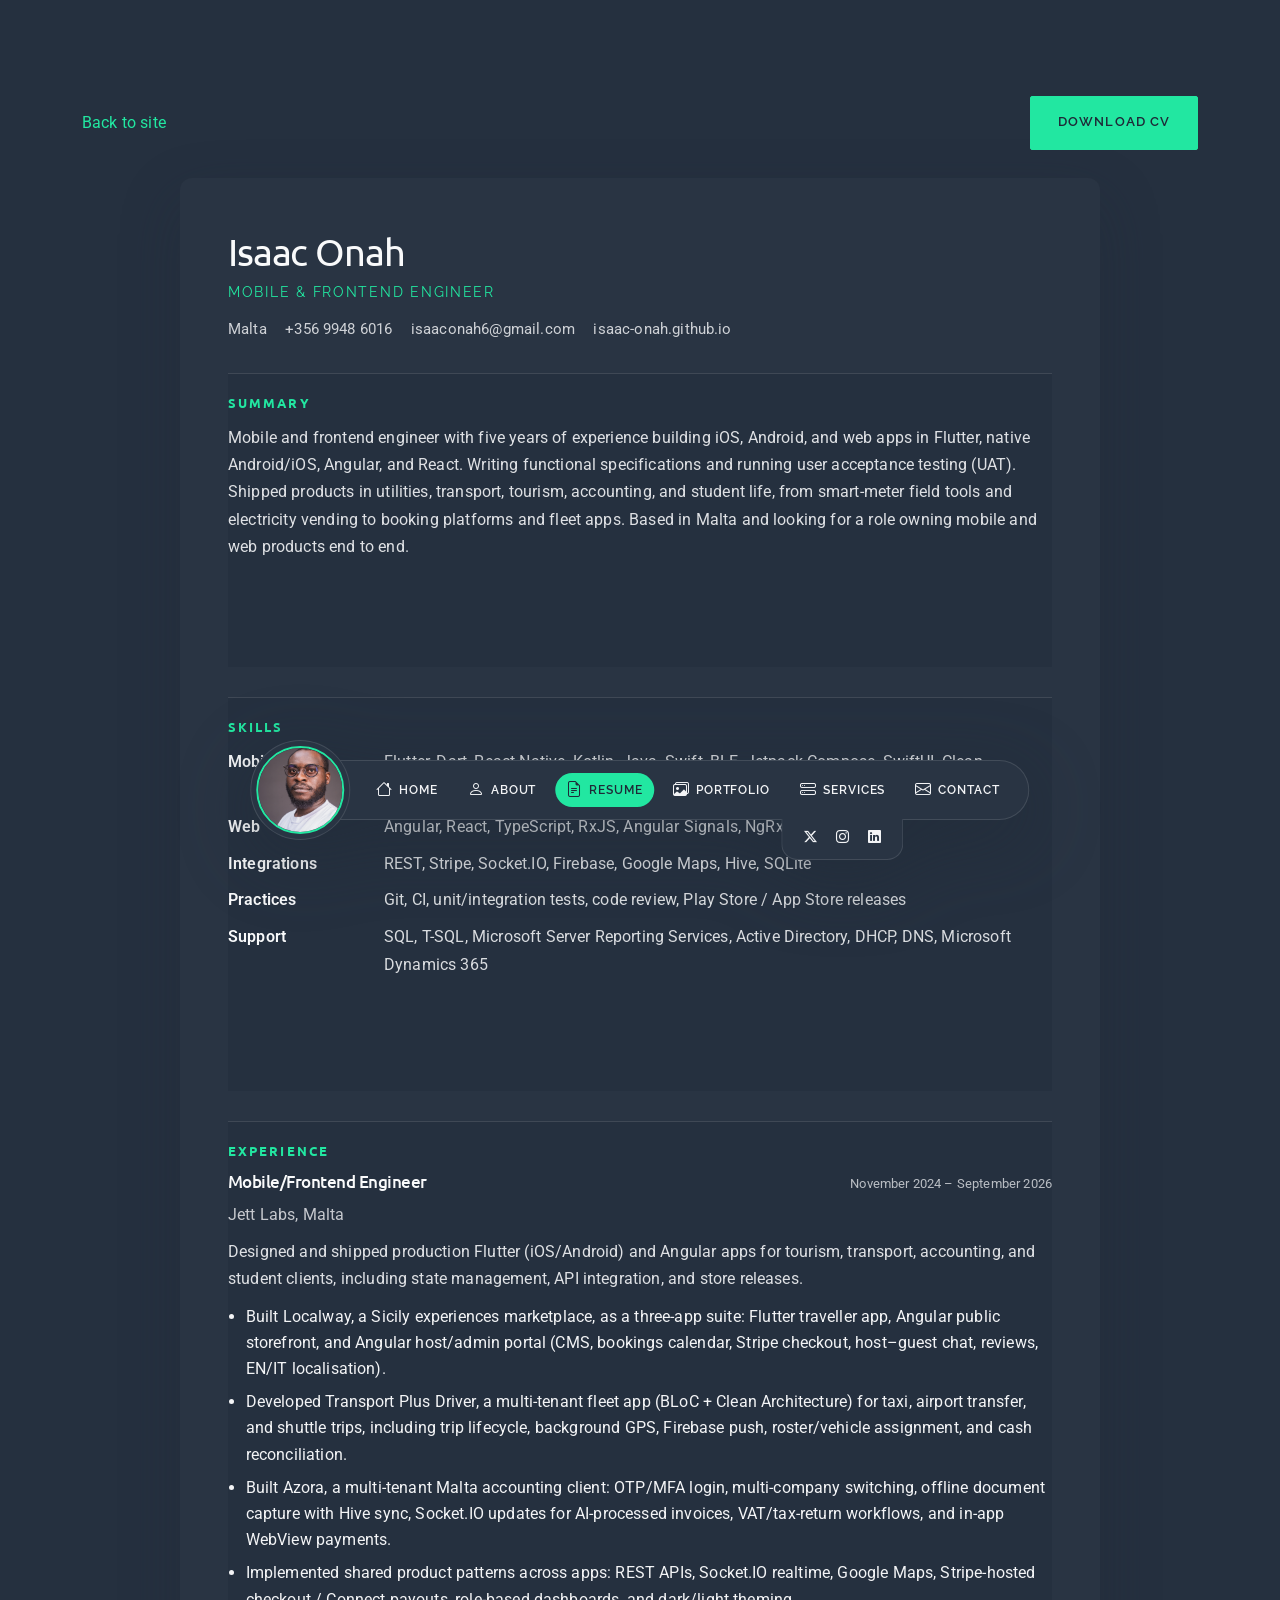
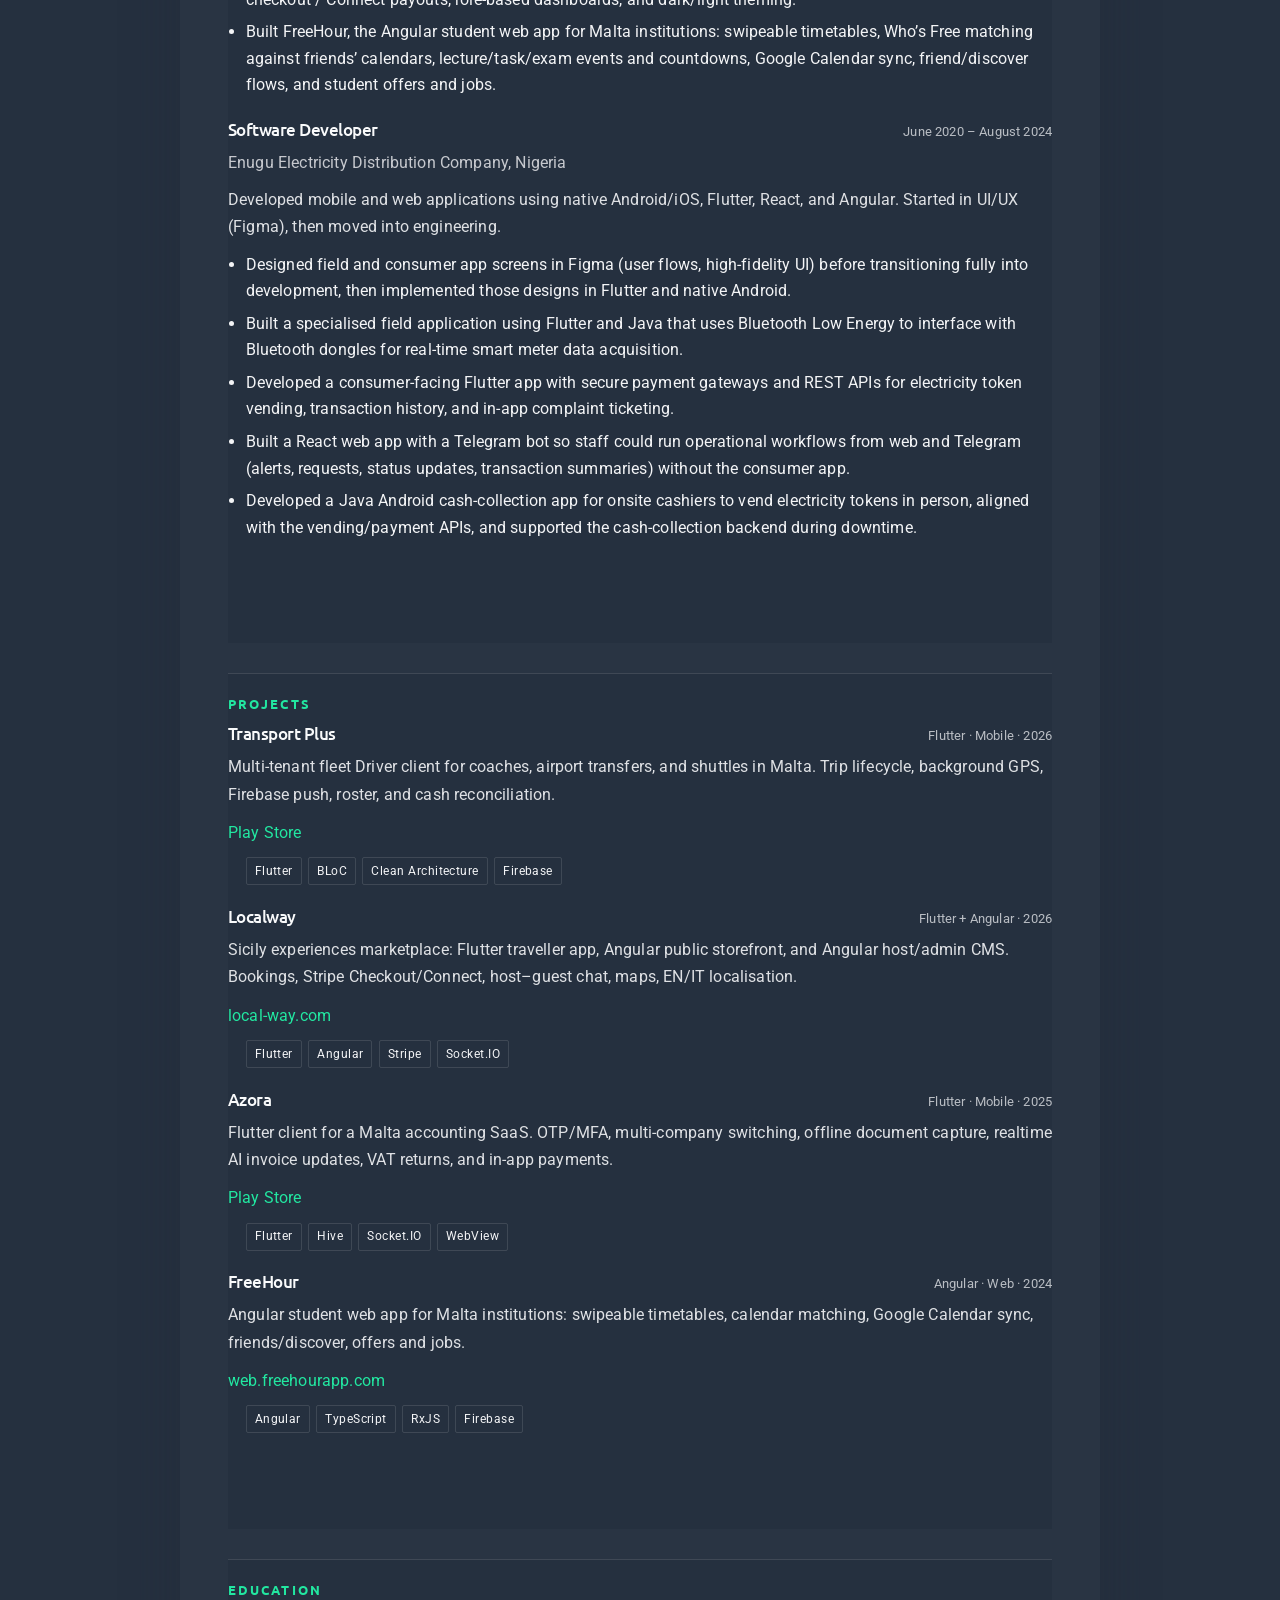
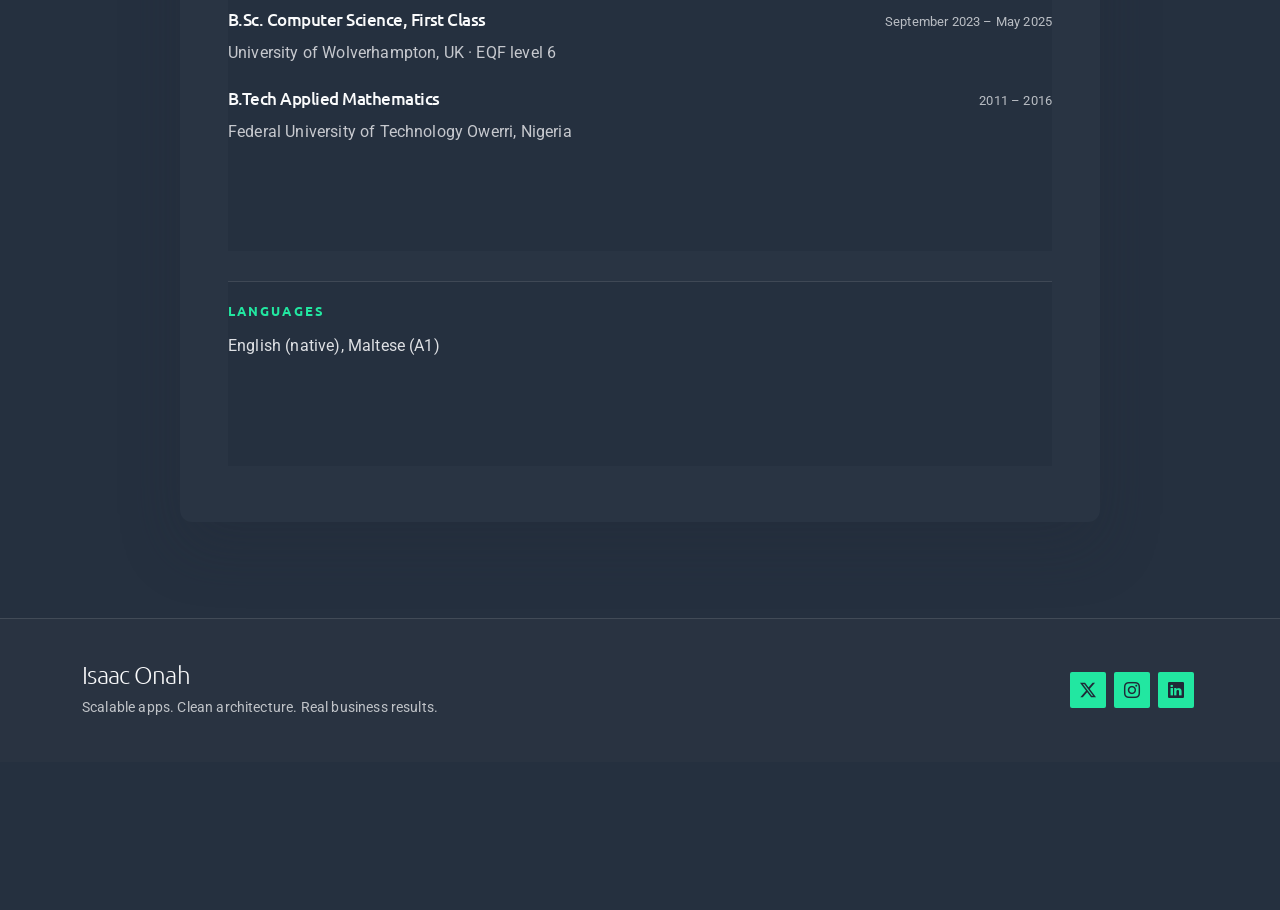
==== cv.html @ 362daf48 "more improvements" ====
<!DOCTYPE html>
<html lang="en">

<head>
  <meta charset="utf-8">
  <meta content="width=device-width, initial-scale=1.0" name="viewport">
  <title>CV | Isaac Onah</title>
  <meta name="description" content="Web CV for Isaac Onah, mobile and frontend engineer based in Malta.">
  <meta name="author" content="Isaac Onah">
  <link rel="canonical" href="https://isaac-onah.github.io/cv.html">

  <link href="assets/img/favicon.png" rel="icon">
  <link href="assets/img/apple-touch-icon.png" rel="apple-touch-icon">

  <link href="https://fonts.googleapis.com" rel="preconnect">
  <link href="https://fonts.gstatic.com" rel="preconnect" crossorigin>
  <link href="https://fonts.googleapis.com/css2?family=Roboto:ital,wght@0,100;0,300;0,400;0,500;0,700;0,900;1,100;1,300;1,400;1,500;1,700;1,900&family=Raleway:ital,wght@0,100;0,200;0,300;0,400;0,500;0,600;0,700;0,800;0,900;1,100;1,200;1,300;1,400;1,500;1,600;1,700;1,800;1,900&family=Ubuntu:ital,wght@0,300;0,400;0,500;0,700;1,300;1,400;1,500;1,700&display=swap" rel="stylesheet">

  <link href="assets/vendor/bootstrap/css/bootstrap.min.css" rel="stylesheet">
  <link href="assets/vendor/bootstrap-icons/bootstrap-icons.css" rel="stylesheet">
  <link href="assets/vendor/aos/aos.css" rel="stylesheet">
  <link href="assets/css/main.css" rel="stylesheet">
</head>

<body class="cv-page">

  <header id="header" class="header">
    <div class="nav-dock">
      <a href="index.html#hero" class="nav-emblem" aria-label="Isaac Onah, Home">
        <img src="assets/img/profile/profile-square-14.webp" alt="Isaac Onah">
      </a>

      <div class="nav-shell">
        <nav id="navmenu" class="navmenu">
          <ul>
            <li><a href="index.html#hero"><i class="bi bi-house navicon"></i><span class="nav-label">Home</span></a></li>
            <li><a href="index.html#about"><i class="bi bi-person navicon"></i><span class="nav-label">About</span></a></li>
            <li><a href="index.html#resume" class="active"><i class="bi bi-file-earmark-text navicon"></i><span class="nav-label">Resume</span></a></li>
            <li><a href="index.html#portfolio"><i class="bi bi-images navicon"></i><span class="nav-label">Portfolio</span></a></li>
            <li class="nav-has-socials">
              <a href="index.html#services"><i class="bi bi-hdd-stack navicon"></i><span class="nav-label">Services</span></a>
              <div class="nav-socials">
                <a href="https://x.com/isaacoonah" class="twitter" aria-label="X"><i class="bi bi-twitter-x"></i></a>
                <a href="https://www.instagram.com/aiyzihk" class="instagram" aria-label="Instagram"><i class="bi bi-instagram"></i></a>
                <a href="https://www.linkedin.com/in/isaaconah" class="linkedin" aria-label="LinkedIn"><i class="bi bi-linkedin"></i></a>
              </div>
            </li>
            <li><a href="index.html#contact"><i class="bi bi-envelope navicon"></i><span class="nav-label">Contact</span></a></li>
          </ul>
        </nav>
      </div>
    </div>
  </header>

  <main class="main">
    <section class="section">
      <div class="container">
        <div class="cv-toolbar">
          <a href="index.html#resume">Back to site</a>
          <div class="cv-actions">
            <a href="assets/pdf/IsaacOnah_RESUME.pdf" class="btn-primary" download="IsaacOnah_RESUME.pdf">Download CV</a>
          </div>
        </div>

        <article class="cv-sheet">
          <header class="cv-identity">
            <h1>Isaac Onah</h1>
            <p class="cv-role">Mobile &amp; Frontend Engineer</p>
            <ul class="cv-meta">
              <li>Malta</li>
              <li><a href="tel:+35699486016">+356 9948 6016</a></li>
              <li><a href="mailto:isaaconah6@gmail.com">isaaconah6@gmail.com</a></li>
              <li><a href="https://isaac-onah.github.io/">isaac-onah.github.io</a></li>
            </ul>
          </header>

          <section class="cv-section">
            <h2>Summary</h2>
            <p>Mobile and frontend engineer with five years of experience building iOS, Android, and web apps in Flutter, native Android/iOS, Angular, and React. Writing functional specifications and running user acceptance testing (UAT). Shipped products in utilities, transport, tourism, accounting, and student life, from smart-meter field tools and electricity vending to booking platforms and fleet apps. Based in Malta and looking for a role owning mobile and web products end to end.</p>
          </section>

          <section class="cv-section">
            <h2>Skills</h2>
            <dl class="cv-skill-grid">
              <dt>Mobile</dt>
              <dd>Flutter, Dart, React Native, Kotlin, Java, Swift, BLE, Jetpack Compose, SwiftUI, Clean Architecture, BLoC, GetX, Provider, RxDart</dd>
              <dt>Web</dt>
              <dd>Angular, React, TypeScript, RxJS, Angular Signals, NgRx, Redux, Tailwind</dd>
              <dt>Integrations</dt>
              <dd>REST, Stripe, Socket.IO, Firebase, Google Maps, Hive, SQLite</dd>
              <dt>Practices</dt>
              <dd>Git, CI, unit/integration tests, code review, Play Store / App Store releases</dd>
              <dt>Support</dt>
              <dd>SQL, T-SQL, Microsoft Server Reporting Services, Active Directory, DHCP, DNS, Microsoft Dynamics 365</dd>
            </dl>
          </section>

          <section class="cv-section">
            <h2>Experience</h2>

            <article class="cv-job">
              <div class="cv-job-head">
                <h3>Mobile/Frontend Engineer</h3>
                <span class="cv-when">November 2024 – September 2026</span>
              </div>
              <span class="cv-org">Jett Labs, Malta</span>
              <p>Designed and shipped production Flutter (iOS/Android) and Angular apps for tourism, transport, accounting, and student clients, including state management, API integration, and store releases.</p>
              <ul>
                <li>Built Localway, a Sicily experiences marketplace, as a three-app suite: Flutter traveller app, Angular public storefront, and Angular host/admin portal (CMS, bookings calendar, Stripe checkout, host–guest chat, reviews, EN/IT localisation).</li>
                <li>Developed Transport Plus Driver, a multi-tenant fleet app (BLoC + Clean Architecture) for taxi, airport transfer, and shuttle trips, including trip lifecycle, background GPS, Firebase push, roster/vehicle assignment, and cash reconciliation.</li>
                <li>Built Azora, a multi-tenant Malta accounting client: OTP/MFA login, multi-company switching, offline document capture with Hive sync, Socket.IO updates for AI-processed invoices, VAT/tax-return workflows, and in-app WebView payments.</li>
                <li>Implemented shared product patterns across apps: REST APIs, Socket.IO realtime, Google Maps, Stripe-hosted checkout / Connect payouts, role-based dashboards, and dark/light theming.</li>
                <li>Built FreeHour, the Angular student web app for Malta institutions: swipeable timetables, Who’s Free matching against friends’ calendars, lecture/task/exam events and countdowns, Google Calendar sync, friend/discover flows, and student offers and jobs.</li>
              </ul>
            </article>

            <article class="cv-job">
              <div class="cv-job-head">
                <h3>Software Developer</h3>
                <span class="cv-when">June 2020 – August 2024</span>
              </div>
              <span class="cv-org">Enugu Electricity Distribution Company, Nigeria</span>
              <p>Developed mobile and web applications using native Android/iOS, Flutter, React, and Angular. Started in UI/UX (Figma), then moved into engineering.</p>
              <ul>
                <li>Designed field and consumer app screens in Figma (user flows, high-fidelity UI) before transitioning fully into development, then implemented those designs in Flutter and native Android.</li>
                <li>Built a specialised field application using Flutter and Java that uses Bluetooth Low Energy to interface with Bluetooth dongles for real-time smart meter data acquisition.</li>
                <li>Developed a consumer-facing Flutter app with secure payment gateways and REST APIs for electricity token vending, transaction history, and in-app complaint ticketing.</li>
                <li>Built a React web app with a Telegram bot so staff could run operational workflows from web and Telegram (alerts, requests, status updates, transaction summaries) without the consumer app.</li>
                <li>Developed a Java Android cash-collection app for onsite cashiers to vend electricity tokens in person, aligned with the vending/payment APIs, and supported the cash-collection backend during downtime.</li>
              </ul>
            </article>
          </section>

          <section class="cv-section">
            <h2>Projects</h2>

            <article class="cv-project">
              <div class="cv-project-head">
                <h3>Transport Plus</h3>
                <span class="cv-when">Flutter · Mobile · 2026</span>
              </div>
              <p>Multi-tenant fleet Driver client for coaches, airport transfers, and shuttles in Malta. Trip lifecycle, background GPS, Firebase push, roster, and cash reconciliation.</p>
              <p><a href="https://play.google.com/store/apps/details?id=io.transportplus.driver">Play Store</a></p>
              <ul class="cv-tags">
                <li>Flutter</li>
                <li>BLoC</li>
                <li>Clean Architecture</li>
                <li>Firebase</li>
              </ul>
            </article>

            <article class="cv-project">
              <div class="cv-project-head">
                <h3>Localway</h3>
                <span class="cv-when">Flutter + Angular · 2026</span>
              </div>
              <p>Sicily experiences marketplace: Flutter traveller app, Angular public storefront, and Angular host/admin CMS. Bookings, Stripe Checkout/Connect, host–guest chat, maps, EN/IT localisation.</p>
              <p><a href="https://local-way.com/">local-way.com</a></p>
              <ul class="cv-tags">
                <li>Flutter</li>
                <li>Angular</li>
                <li>Stripe</li>
                <li>Socket.IO</li>
              </ul>
            </article>

            <article class="cv-project">
              <div class="cv-project-head">
                <h3>Azora</h3>
                <span class="cv-when">Flutter · Mobile · 2025</span>
              </div>
              <p>Flutter client for a Malta accounting SaaS. OTP/MFA, multi-company switching, offline document capture, realtime AI invoice updates, VAT returns, and in-app payments.</p>
              <p><a href="https://play.google.com/store/apps/details?id=mt.azora.app">Play Store</a></p>
              <ul class="cv-tags">
                <li>Flutter</li>
                <li>Hive</li>
                <li>Socket.IO</li>
                <li>WebView</li>
              </ul>
            </article>

            <article class="cv-project">
              <div class="cv-project-head">
                <h3>FreeHour</h3>
                <span class="cv-when">Angular · Web · 2024</span>
              </div>
              <p>Angular student web app for Malta institutions: swipeable timetables, calendar matching, Google Calendar sync, friends/discover, offers and jobs.</p>
              <p><a href="https://web.freehourapp.com">web.freehourapp.com</a></p>
              <ul class="cv-tags">
                <li>Angular</li>
                <li>TypeScript</li>
                <li>RxJS</li>
                <li>Firebase</li>
              </ul>
            </article>
          </section>

          <section class="cv-section">
            <h2>Education</h2>
            <article class="cv-edu">
              <div class="cv-edu-head">
                <h3>B.Sc. Computer Science, First Class</h3>
                <span class="cv-when">September 2023 – May 2025</span>
              </div>
              <span class="cv-org">University of Wolverhampton, UK · EQF level 6</span>
            </article>
            <article class="cv-edu">
              <div class="cv-edu-head">
                <h3>B.Tech Applied Mathematics</h3>
                <span class="cv-when">2011 – 2016</span>
              </div>
              <span class="cv-org">Federal University of Technology Owerri, Nigeria</span>
            </article>
          </section>

          <section class="cv-section">
            <h2>Languages</h2>
            <p>English (native), Maltese (A1)</p>
          </section>
        </article>
      </div>
    </section>
  </main>

  <footer id="footer" class="footer light-background">
    <div class="container">
      <div class="row align-items-center gy-3 footer-inner">
        <div class="col-lg-6 text-lg-start text-center">
          <h3 class="sitename">Isaac Onah</h3>
          <p>Scalable apps. Clean architecture. Real business results.</p>
        </div>
        <div class="col-lg-6">
          <div class="social-links d-flex justify-content-center justify-content-lg-end">
            <a href="https://x.com/isaacoonah" aria-label="X"><i class="bi bi-twitter-x"></i></a>
            <a href="https://www.instagram.com/aiyzihk" aria-label="Instagram"><i class="bi bi-instagram"></i></a>
            <a href="https://www.linkedin.com/in/isaaconah" aria-label="LinkedIn"><i class="bi bi-linkedin"></i></a>
          </div>
        </div>
      </div>
    </div>
  </footer>

  <a href="#" id="scroll-top" class="scroll-top d-flex align-items-center justify-content-center"><i class="bi bi-arrow-up-short"></i></a>
  <div id="preloader"></div>

  <script src="assets/vendor/bootstrap/js/bootstrap.bundle.min.js"></script>
  <script src="assets/vendor/aos/aos.js"></script>
  <script src="assets/js/main.js"></script>
</body>

</html>
---- assets/css/main.css ----
/*--------------------------------------------------------------
# Font & Color Variables
--------------------------------------------------------------*/
/* Fonts */
:root {
  --default-font: "Roboto",  system-ui, -apple-system, "Segoe UI", Roboto, "Helvetica Neue", Arial, "Noto Sans", "Liberation Sans", sans-serif, "Apple Color Emoji", "Segoe UI Emoji", "Segoe UI Symbol", "Noto Color Emoji";
  --heading-font: "Ubuntu",  sans-serif;
  --nav-font: "Raleway",  sans-serif;
}

/* Global Colors - The following color variables are used throughout the website. Updating them here will change the color scheme of the entire website */
:root { 
  --background-color: #25303f; /* Background color for the entire website, including individual sections */
  --default-color: #f3f4f6; /* Default color used for the majority of the text content across the entire website */
  --heading-color: #f9fafb; /* Color for headings, subheadings and title throughout the website */
  --accent-color: #22e7a1; /* Accent color that represents your brand on the website. It's used for buttons, links, and other elements that need to stand out */
  --surface-color: #293443; /* The surface color is used as a background of boxed elements within sections, such as cards, icon boxes, or other elements that require a visual separation from the global background. */
  --contrast-color: #1f2937; /* Contrast color for text, ensuring readability against backgrounds of accent, heading, or default colors. */
}

/* Nav Menu Colors - The following color variables are used specifically for the navigation menu. They are separate from the global colors to allow for more customization options */
:root {
  --nav-color: #f3f4f6;  /* The default color of the main navmenu links */
  --nav-hover-color: #22e7a1; /* Applied to main navmenu links when they are hovered over or active */
  --nav-mobile-background-color: #38485f; /* Used as the background color for mobile navigation menu */
  --nav-dropdown-background-color: #38485f; /* Used as the background color for dropdown items that appear when hovering over primary navigation items */
  --nav-dropdown-color: #f3f4f6; /* Used for navigation links of the dropdown items in the navigation menu. */
  --nav-dropdown-hover-color: #22e7a1; /* Similar to --nav-hover-color, this color is applied to dropdown navigation links when they are hovered over. */
}

/* Color Presets - These classes override global colors when applied to any section or element, providing reuse of the sam color scheme. */

.light-background {
  --background-color: #293341;
  --surface-color: #4b607f;
}

.dark-background {
  --background-color: #1c2737;
  --default-color: #ffffff;
  --heading-color: #ffffff;
  --surface-color: #151f2b;
  --contrast-color: #ffffff;
}

/* Smooth scroll */
:root {
  scroll-behavior: smooth;
}

/*--------------------------------------------------------------
# General Styling & Shared Classes
--------------------------------------------------------------*/
body {
  color: var(--default-color);
  background-color: var(--background-color);
  font-family: var(--default-font);
}

a {
  color: var(--accent-color);
  text-decoration: none;
  transition: 0.3s;
}

a:hover {
  color: color-mix(in srgb, var(--accent-color), transparent 25%);
  text-decoration: none;
}

h1,
h2,
h3,
h4,
h5,
h6 {
  color: var(--heading-color);
  font-family: var(--heading-font);
}

/* PHP Email Form Messages
------------------------------*/
.php-email-form .error-message {
  display: none;
  background: #df1529;
  color: #ffffff;
  text-align: left;
  padding: 15px;
  margin-bottom: 24px;
  font-weight: 600;
}

.php-email-form .sent-message {
  display: none;
  color: #ffffff;
  background: #059652;
  text-align: center;
  padding: 15px;
  margin-bottom: 24px;
  font-weight: 600;
}

.php-email-form .loading {
  display: none;
  background: var(--surface-color);
  text-align: center;
  padding: 15px;
  margin-bottom: 24px;
}

.php-email-form .loading:before {
  content: "";
  display: inline-block;
  border-radius: 50%;
  width: 24px;
  height: 24px;
  margin: 0 10px -6px 0;
  border: 3px solid var(--accent-color);
  border-top-color: var(--surface-color);
  animation: php-email-form-loading 1s linear infinite;
}

@keyframes php-email-form-loading {
  0% {
    transform: rotate(0deg);
  }

  100% {
    transform: rotate(360deg);
  }
}

/*--------------------------------------------------------------
# Global Header
--------------------------------------------------------------*/
/*--------------------------------------------------------------
# Global Header — fused bottom dock
--------------------------------------------------------------*/
:root {
  --dock-pill-h: 60px;
  --dock-emblem: 100px;
  --dock-overlap: 46px;
}

.header {
  --dock-fill: var(--surface-color);
  --dock-stroke: color-mix(in srgb, var(--default-color), transparent 88%);
  color: var(--default-color);
  background: transparent;
  position: fixed;
  left: 50%;
  bottom: 22px;
  top: auto;
  right: auto;
  width: max-content;
  max-width: calc(100vw - 20px);
  height: auto;
  padding: 0;
  margin: 0;
  transform: translateX(-50%);
  overflow: visible;
  z-index: 997;
}

.header .nav-dock {
  display: flex;
  align-items: center;
  position: relative;
  overflow: visible;
  padding-bottom: 38px;
  filter: drop-shadow(0 18px 36px color-mix(in srgb, var(--contrast-color), transparent 52%));
}

.header .nav-emblem {
  position: relative;
  z-index: 3;
  flex-shrink: 0;
  width: var(--dock-emblem);
  height: var(--dock-emblem);
  margin-right: calc(var(--dock-overlap) * -1);
  padding: 5px;
  border-radius: 50%;
  background: var(--dock-fill);
  border: 1px solid var(--dock-stroke);
  display: block;
}

.header .nav-emblem img {
  width: 100%;
  height: 100%;
  object-fit: cover;
  border-radius: 50%;
  display: block;
  border: 2px solid var(--accent-color);
  margin: 0;
  max-width: none;
}

.header .nav-shell {
  position: relative;
  z-index: 1;
}

.header .navmenu {
  height: var(--dock-pill-h);
  padding: 0 18px 0 calc(var(--dock-overlap) + 14px);
  background: var(--dock-fill);
  border: 1px solid var(--dock-stroke);
  border-radius: 999px;
  display: flex;
  align-items: center;
}

.navmenu li.nav-has-socials {
  position: relative;
}

.header .nav-socials {
  position: absolute;
  top: calc(50% + (var(--dock-pill-h) / 2) - 1px);
  left: 50%;
  right: auto;
  transform: translateX(-50%);
  display: flex;
  align-items: center;
  justify-content: center;
  gap: 4px;
  padding: 5px 14px 7px;
  background: var(--dock-fill);
  border: 1px solid var(--dock-stroke);
  border-top: 0;
  border-radius: 0 0 16px 16px;
  z-index: 2;
}

.header .nav-socials a {
  width: 28px;
  height: 28px;
  padding: 0;
  font-size: 13px;
  letter-spacing: 0;
  text-transform: none;
  display: inline-flex;
  align-items: center;
  justify-content: center;
  color: var(--default-color);
  border-radius: 50%;
  background: transparent;
  margin: 0;
  transition: color 0.25s var(--ease, ease), background 0.25s var(--ease, ease);
}

.header .nav-socials a:hover {
  color: var(--contrast-color);
  background: var(--accent-color);
}

.header~main,
.header~#footer {
  margin-left: 0;
}

body {
  padding-bottom: 148px;
}

/*--------------------------------------------------------------
# Navigation Menu
--------------------------------------------------------------*/
.mobile-nav-toggle,
.header .header-toggle {
  display: none;
}

.navmenu {
  padding: 0;
  z-index: 9997;
}

.navmenu ul {
  list-style: none;
  display: flex;
  align-items: center;
  gap: 8px;
  padding: 0;
  margin: 0;
  width: auto;
}

.navmenu a,
.navmenu a:focus {
  color: var(--nav-color);
  padding: 7px 11px;
  font-family: var(--nav-font);
  font-size: 0.72rem;
  font-weight: 600;
  letter-spacing: 0.08em;
  text-transform: uppercase;
  display: flex;
  align-items: center;
  white-space: nowrap;
  width: auto;
  border-radius: 999px;
  transition: color 0.25s ease, background 0.25s ease;
}

.navmenu a .navicon,
.navmenu a:focus .navicon {
  font-size: 1rem;
  margin-right: 6px;
  line-height: 1;
}

.navmenu a:hover,
.navmenu .active,
.navmenu .active:focus {
  color: var(--contrast-color);
  background: var(--accent-color);
}

.navmenu a:hover .navicon,
.navmenu .active .navicon,
.navmenu .active:focus .navicon {
  color: var(--contrast-color);
}

@media (max-width: 991.98px) {
  :root {
    --dock-pill-h: 52px;
    --dock-emblem: 78px;
    --dock-overlap: 36px;
  }

  .header {
    bottom: 16px;
  }

  .navmenu a .nav-label {
    position: absolute;
    width: 1px;
    height: 1px;
    padding: 0;
    margin: -1px;
    overflow: hidden;
    clip: rect(0, 0, 0, 0);
    white-space: nowrap;
    border: 0;
  }

  .navmenu a,
  .navmenu a:focus {
    padding: 8px 10px;
  }

  .navmenu ul {
    gap: 6px;
  }

  .navmenu a .navicon,
  .navmenu a:focus .navicon {
    margin-right: 0;
    font-size: 1.15rem;
  }
}

@media (max-width: 479.98px) {
  :root {
    --dock-emblem: 68px;
    --dock-overlap: 30px;
  }

  .navmenu a,
  .navmenu a:focus {
    padding: 8px 7px;
  }
}

/*--------------------------------------------------------------
# Global Footer
--------------------------------------------------------------*/
.footer {
  color: var(--default-color);
  background-color: var(--background-color);
  font-size: 14px;
  text-align: center;
  padding: 30px 0;
  position: relative;
}

.footer h3 {
  font-size: 36px;
  font-weight: 300;
  position: relative;
  padding: 0;
  margin: 0 0 15px 0;
}

.footer p {
  font-size: 15;
  font-style: italic;
  padding: 0;
  margin: 0 0 30px 0;
}

.footer .social-links {
  margin: 0 0 30px 0;
}

.footer .social-links a {
  font-size: 16px;
  display: flex;
  align-items: center;
  justify-content: center;
  background: var(--accent-color);
  color: var(--contrast-color);
  line-height: 1;
  margin: 0 4px;
  border-radius: 50%;
  text-align: center;
  width: 36px;
  height: 36px;
  transition: 0.3s;
}

.footer .social-links a:hover {
  background: color-mix(in srgb, var(--accent-color), transparent 20%);
  text-decoration: none;
}

.footer .copyright {
  padding-top: 25px;
  border-top: 1px solid color-mix(in srgb, var(--default-color), transparent 90%);
}

.footer .credits {
  font-size: 13px;
  padding-top: 5px;
}

/*--------------------------------------------------------------
# Preloader
--------------------------------------------------------------*/
#preloader {
  position: fixed;
  inset: 0;
  z-index: 999999;
  overflow: hidden;
  background: var(--background-color);
  transition: all 0.6s ease-out;
}

#preloader:before {
  content: "";
  position: fixed;
  top: calc(50% - 30px);
  left: calc(50% - 30px);
  border: 6px solid #ffffff;
  border-color: var(--accent-color) transparent var(--accent-color) transparent;
  border-radius: 50%;
  width: 60px;
  height: 60px;
  animation: animate-preloader 1.5s linear infinite;
}

@keyframes animate-preloader {
  0% {
    transform: rotate(0deg);
  }

  100% {
    transform: rotate(360deg);
  }
}

/*--------------------------------------------------------------
# Scroll Top Button
--------------------------------------------------------------*/
.scroll-top {
  position: fixed;
  visibility: hidden;
  opacity: 0;
  right: 15px;
  bottom: -15px;
  z-index: 99999;
  background-color: var(--accent-color);
  width: 44px;
  height: 44px;
  border-radius: 50px;
  transition: all 0.4s;
}

.scroll-top i {
  font-size: 24px;
  color: var(--contrast-color);
  line-height: 0;
}

.scroll-top:hover {
  background-color: color-mix(in srgb, var(--accent-color), transparent 20%);
  color: var(--contrast-color);
}

.scroll-top.active {
  visibility: visible;
  opacity: 1;
  bottom: 132px;
}

/*--------------------------------------------------------------
# Disable aos animation delay on mobile devices
--------------------------------------------------------------*/
@media screen and (max-width: 768px) {
  [data-aos-delay] {
    transition-delay: 0 !important;
  }
}

/*--------------------------------------------------------------
# Global Page Titles & Breadcrumbs
--------------------------------------------------------------*/
.page-title {
  color: var(--default-color);
  background-color: var(--background-color);
  padding: 120px 0;
  text-align: center;
  position: relative;
}

.page-title h1 {
  font-size: 42px;
  font-weight: 300;
  margin-bottom: 10px;
}

.page-title .breadcrumbs ol {
  display: flex;
  flex-wrap: wrap;
  list-style: none;
  justify-content: center;
  padding: 0;
  margin: 0;
  font-size: 16px;
  font-weight: 300;
}

.page-title .breadcrumbs ol li+li {
  padding-left: 10px;
}

.page-title .breadcrumbs ol li+li::before {
  content: "/";
  display: inline-block;
  padding-right: 10px;
  color: color-mix(in srgb, var(--default-color), transparent 70%);
}

/*--------------------------------------------------------------
# Global Sections
--------------------------------------------------------------*/
section,
.section {
  color: var(--default-color);
  background-color: var(--background-color);
  padding: 60px 0;
  overflow: clip;
}

/*--------------------------------------------------------------
# Global Section Titles
--------------------------------------------------------------*/
.section-title {
  text-align: center;
  padding-bottom: 60px;
  position: relative;
}

.section-title h2 {
  font-size: 32px;
  font-weight: 300;
  margin-bottom: 20px;
  padding-bottom: 20px;
  position: relative;
}

.section-title h2:before {
  content: "";
  position: absolute;
  display: block;
  width: 160px;
  height: 1px;
  background: color-mix(in srgb, var(--default-color), transparent 60%);
  left: 0;
  right: 0;
  bottom: 1px;
  margin: auto;
}

.section-title h2::after {
  content: "";
  position: absolute;
  display: block;
  width: 60px;
  height: 3px;
  background: var(--accent-color);
  left: 0;
  right: 0;
  bottom: 0;
  margin: auto;
}

.section-title p {
  margin-bottom: 0;
}

/*--------------------------------------------------------------
# Hero Section
--------------------------------------------------------------*/
.hero {
  padding: 120px 0;
  min-height: 100vh;
  display: flex;
  align-items: center;
  position: relative;
  overflow: hidden;
}

.hero .container {
  position: relative;
  z-index: 2;
  padding: 80px 15px;
}

.hero .hero-content h1 {
  font-size: 3.5rem;
  font-weight: 300;
  line-height: 1.2;
  margin-bottom: 2rem;
  color: var(--heading-color);
}

.hero .hero-content h1 .accent-text {
  color: var(--accent-color);
  font-weight: 400;
  position: relative;
}

.hero .hero-content h1 .accent-text::after {
  content: "";
  position: absolute;
  bottom: -8px;
  left: 0;
  width: 100%;
  height: 2px;
  background: linear-gradient(90deg, var(--accent-color), color-mix(in srgb, var(--accent-color), transparent 50%));
}

@media (max-width: 992px) {
  .hero .hero-content h1 {
    font-size: 2.8rem;
  }
}

@media (max-width: 768px) {
  .hero .hero-content h1 {
    font-size: 2.2rem;
  }
}

.hero .hero-content .hero-description {
  font-size: 1.125rem;
  line-height: 1.8;
  color: color-mix(in srgb, var(--default-color), transparent 20%);
  margin-bottom: 3rem;
  max-width: 90%;
}

@media (max-width: 768px) {
  .hero .hero-content .hero-description {
    font-size: 1rem;
    max-width: 100%;
  }
}

.hero .hero-content .hero-actions {
  display: flex;
  flex-wrap: wrap;
  gap: 1rem;
  margin-bottom: 4rem;
}

@media (max-width: 576px) {
  .hero .hero-content .hero-actions {
    flex-direction: column;
    gap: 1rem;
  }
}

.hero .hero-content .hero-actions .btn-primary {
  padding: 14px 32px;
  background: var(--accent-color);
  color: var(--contrast-color);
  border-radius: 6px;
  font-weight: 500;
  text-decoration: none;
  transition: all 0.3s ease;
  border: 2px solid var(--accent-color);
}

.hero .hero-content .hero-actions .btn-primary:hover {
  background: color-mix(in srgb, var(--accent-color), black 10%);
  border-color: color-mix(in srgb, var(--accent-color), black 10%);
  transform: translateY(-2px);
}

.hero .hero-content .hero-actions .btn-secondary {
  padding: 14px 32px;
  background: transparent;
  color: var(--heading-color);
  border-radius: 6px;
  font-weight: 500;
  text-decoration: none;
  transition: all 0.3s ease;
  border: 2px solid color-mix(in srgb, var(--default-color), transparent 80%);
}

.hero .hero-content .hero-actions .btn-secondary:hover {
  background: transparent;
  color: var(--accent-color);
  border-color: var(--accent-color);
  transform: translateY(-2px);
}

.hero .hero-content .hero-stats {
  display: flex;
  gap: 3rem;
}

@media (max-width: 768px) {
  .hero .hero-content .hero-stats {
    gap: 2rem;
  }
}

@media (max-width: 576px) {
  .hero .hero-content .hero-stats {
    flex-direction: column;
    gap: 1.5rem;
  }
}

.hero .hero-content .hero-stats .stat-item .stat-number {
  display: block;
  font-size: 2rem;
  font-weight: 600;
  color: var(--accent-color);
  line-height: 1;
}

.hero .hero-content .hero-stats .stat-item .stat-label {
  display: block;
  font-size: 0.875rem;
  color: color-mix(in srgb, var(--default-color), transparent 40%);
  margin-top: 0.5rem;
  font-weight: 400;
}

.hero .hero-image {
  position: relative;
}

.hero .hero-image .image-wrapper {
  position: relative;
  max-width: 500px;
  margin: 0 auto;
}

.hero .hero-image .image-wrapper .main-image {
  border-radius: 12px;
  box-shadow: 0 20px 60px color-mix(in srgb, var(--heading-color), transparent 85%);
  transition: transform 0.3s ease;
}

.hero .hero-image .image-wrapper .main-image:hover {
  transform: scale(1.02);
}

.hero .hero-image .image-wrapper .floating-card {
  position: absolute;
  background: var(--surface-color);
  padding: 1rem 1.5rem;
  border-radius: 8px;
  box-shadow: 0 10px 30px color-mix(in srgb, var(--heading-color), transparent 90%);
  display: flex;
  align-items: center;
  gap: 0.75rem;
  font-size: 0.875rem;
  font-weight: 500;
  color: var(--heading-color);
  transition: all 0.3s ease;
}

.hero .hero-image .image-wrapper .floating-card:hover {
  transform: translateY(-5px);
  box-shadow: 0 15px 40px color-mix(in srgb, var(--heading-color), transparent 85%);
}

.hero .hero-image .image-wrapper .floating-card i {
  font-size: 1.25rem;
  color: var(--accent-color);
}

.hero .hero-image .image-wrapper .floating-card.card-1 {
  top: 20%;
  left: -15%;
  z-index: 3;
}

@media (max-width: 992px) {
  .hero .hero-image .image-wrapper .floating-card.card-1 {
    left: -10%;
  }
}

@media (max-width: 768px) {
  .hero .hero-image .image-wrapper .floating-card.card-1 {
    left: 0;
    top: 10%;
  }
}

.hero .hero-image .image-wrapper .floating-card.card-2 {
  top: 60%;
  right: -15%;
  z-index: 3;
}

@media (max-width: 992px) {
  .hero .hero-image .image-wrapper .floating-card.card-2 {
    right: -10%;
  }
}

@media (max-width: 768px) {
  .hero .hero-image .image-wrapper .floating-card.card-2 {
    right: 0;
    top: 50%;
  }
}

.hero .hero-image .image-wrapper .floating-card.card-3 {
  bottom: 15%;
  left: -10%;
  z-index: 3;
}

@media (max-width: 992px) {
  .hero .hero-image .image-wrapper .floating-card.card-3 {
    left: -5%;
  }
}

@media (max-width: 768px) {
  .hero .hero-image .image-wrapper .floating-card.card-3 {
    left: 0;
    bottom: 5%;
  }
}

@media (max-width: 992px) {
  .hero .hero-content {
    text-align: center;
    margin-top: 2rem;
  }
}

/*--------------------------------------------------------------
# About Section
--------------------------------------------------------------*/
.about {
  padding-top: 120px;
  padding-bottom: 120px;
}

.about .intro-header {
  margin-bottom: 80px;
}

.about .intro-header h1 {
  font-size: 3.5rem;
  font-weight: 300;
  letter-spacing: -0.02em;
  margin-bottom: 1rem;
  color: var(--heading-color);
}

.about .intro-header .subtitle {
  font-size: 1.25rem;
  font-weight: 400;
  color: color-mix(in srgb, var(--default-color), transparent 30%);
  margin: 0;
}

.about .main-content-wrapper {
  margin-bottom: 100px;
}

.about .profile-section .profile-image-container {
  margin-bottom: 2rem;
}

.about .profile-section .profile-image-container img {
  width: 100%;
  max-width: 300px;
  aspect-ratio: 1;
  object-fit: cover;
  border-radius: 12px;
  filter: grayscale(20%);
  transition: filter 0.3s ease;
}

.about .profile-section .profile-image-container img:hover {
  filter: grayscale(0%);
}

.about .profile-section .profile-meta .location {
  display: flex;
  align-items: center;
  margin-bottom: 0;
  color: color-mix(in srgb, var(--default-color), transparent 20%);
}

.about .profile-section .profile-meta .location i {
  margin-right: 0.5rem;
  color: var(--accent-color);
}

.about .profile-section .profile-meta .status {
  display: flex;
  align-items: center;
  font-size: 0.9rem;
  color: color-mix(in srgb, var(--default-color), transparent 20%);
}

.about .profile-section .profile-meta .status .status-indicator {
  width: 8px;
  height: 8px;
  background-color: #10b981;
  border-radius: 50%;
  margin-right: 0.5rem;
  animation: pulse 2s infinite;
}

.about .content-area {
  padding-left: 2rem;
}

.about .content-area .story-block {
  margin-bottom: 3rem;
}

.about .content-area .story-block .lead-text {
  font-size: 1.3rem;
  line-height: 1.7;
  font-weight: 300;
  margin-bottom: 1.5rem;
  color: var(--default-color);
}

.about .content-area .story-block p {
  font-size: 1.1rem;
  line-height: 1.8;
  color: color-mix(in srgb, var(--default-color), transparent 15%);
  margin: 0;
}

.about .expertise-grid {
  margin-bottom: 3rem;
}

.about .expertise-grid .expertise-item {
  display: flex;
  align-items: flex-start;
  margin-bottom: 2rem;
}

.about .expertise-grid .expertise-item .expertise-icon {
  flex-shrink: 0;
  width: 48px;
  height: 48px;
  background-color: color-mix(in srgb, var(--accent-color), transparent 90%);
  border-radius: 8px;
  display: flex;
  align-items: center;
  justify-content: center;
  margin-right: 1.5rem;
}

.about .expertise-grid .expertise-item .expertise-icon i {
  font-size: 1.5rem;
  color: var(--accent-color);
}

.about .expertise-grid .expertise-item .expertise-content h4 {
  font-size: 1.1rem;
  font-weight: 500;
  margin-bottom: 0.5rem;
  color: var(--heading-color);
}

.about .expertise-grid .expertise-item .expertise-content p {
  font-size: 0.95rem;
  line-height: 1.6;
  color: color-mix(in srgb, var(--default-color), transparent 30%);
  margin: 0;
}

.about .philosophy-quote {
  position: relative;
  padding: 2rem 0;
}

.about .philosophy-quote .quote-mark {
  position: absolute;
  top: -10px;
  left: -20px;
  font-size: 5rem;
  font-weight: 300;
  color: color-mix(in srgb, var(--accent-color), transparent 80%);
  line-height: 1;
}

.about .philosophy-quote p {
  font-size: 1.2rem;
  line-height: 1.7;
  font-style: italic;
  font-weight: 300;
  color: var(--default-color);
  margin: 0;
  position: relative;
  z-index: 1;
}

.about .bottom-section {
  padding-top: 60px;
  border-top: 1px solid color-mix(in srgb, var(--default-color), transparent 85%);
}

.about .bottom-section .collaboration-text h3 {
  font-size: 2rem;
  font-weight: 300;
  margin-bottom: 1rem;
  color: var(--heading-color);
}

.about .bottom-section .collaboration-text p {
  font-size: 1.1rem;
  line-height: 1.7;
  color: color-mix(in srgb, var(--default-color), transparent 20%);
  margin: 0;
}

.about .bottom-section .action-buttons {
  display: flex;
  gap: 1rem;
  justify-content: flex-end;
}

.about .bottom-section .action-buttons .btn-custom {
  display: inline-flex;
  align-items: center;
  padding: 0.875rem 2rem;
  border-radius: 6px;
  font-weight: 400;
  text-decoration: none;
  transition: all 0.3s ease;
  font-size: 1rem;
}

.about .bottom-section .action-buttons .btn-custom.primary {
  background-color: var(--accent-color);
  color: var(--contrast-color);
}

.about .bottom-section .action-buttons .btn-custom.primary:hover {
  background-color: color-mix(in srgb, var(--accent-color), transparent 15%);
  transform: translateY(-1px);
}

.about .bottom-section .action-buttons .btn-custom.secondary {
  border: 1px solid color-mix(in srgb, var(--default-color), transparent 70%);
  color: var(--default-color);
}

.about .bottom-section .action-buttons .btn-custom.secondary:hover {
  border-color: var(--accent-color);
  color: var(--accent-color);
  transform: translateY(-1px);
}

@keyframes pulse {

  0%,
  100% {
    opacity: 1;
  }

  50% {
    opacity: 0.5;
  }
}

@media (max-width: 992px) {
  .about {
    padding: 80px 0;
  }

  .about .intro-header {
    margin-bottom: 60px;
  }

  .about .intro-header h1 {
    font-size: 2.8rem;
  }

  .about .main-content-wrapper {
    margin-bottom: 60px;
  }

  .about .content-area {
    padding-left: 0;
    margin-top: 2rem;
  }

  .about .bottom-section .action-buttons {
    justify-content: flex-start;
    margin-top: 1.5rem;
  }
}

@media (max-width: 768px) {
  .about .intro-header h1 {
    font-size: 2.2rem;
  }

  .about .intro-header .subtitle {
    font-size: 1.1rem;
  }

  .about .philosophy-quote .quote-mark {
    font-size: 3.5rem;
    left: -10px;
  }

  .about .philosophy-quote p {
    font-size: 1.1rem;
  }

  .about .bottom-section .collaboration-text h3 {
    font-size: 1.6rem;
  }

  .about .bottom-section .action-buttons {
    flex-direction: column;
  }

  .about .bottom-section .action-buttons .btn-custom {
    text-align: center;
    justify-content: center;
  }
}

/*--------------------------------------------------------------
# Stats Section
--------------------------------------------------------------*/
.stats {
  padding: 120px 0;
}

.stats .stats-grid {
  display: grid;
  grid-template-columns: repeat(3, 1fr);
  gap: 80px;
  margin-bottom: 120px;
  text-align: center;
}

.stats .stat-item .stat-number {
  font-family: var(--heading-font);
  font-size: 72px;
  font-weight: 300;
  color: var(--heading-color);
  line-height: 1;
  margin-bottom: 20px;
  letter-spacing: -2px;
}

.stats .stat-item .stat-number span {
  display: inline-block;
}

.stats .stat-item .stat-label {
  font-size: 16px;
  color: var(--default-color);
  opacity: 0.7;
  margin: 0;
  line-height: 1.6;
  font-weight: 400;
}

.stats .achievements-row {
  display: grid;
  grid-template-columns: repeat(3, 1fr);
  gap: 60px;
}

.stats .achievement {
  display: flex;
  align-items: flex-start;
  gap: 20px;
  padding: 40px 0;
  border-top: 1px solid color-mix(in srgb, var(--default-color), transparent 90%);
}

.stats .achievement .achievement-icon {
  flex-shrink: 0;
  width: 50px;
  height: 50px;
  display: flex;
  align-items: center;
  justify-content: center;
  background: color-mix(in srgb, var(--accent-color), transparent 95%);
  border-radius: 8px;
  margin-top: 5px;
}

.stats .achievement .achievement-icon i {
  font-size: 24px;
  color: var(--accent-color);
}

.stats .achievement .achievement-content h4 {
  font-family: var(--heading-font);
  font-size: 20px;
  font-weight: 400;
  color: var(--heading-color);
  margin-bottom: 8px;
  line-height: 1.3;
}

.stats .achievement .achievement-content p {
  font-size: 15px;
  color: var(--default-color);
  opacity: 0.7;
  margin: 0;
  line-height: 1.6;
}

@media (max-width: 992px) {
  .stats {
    padding: 80px 0;
  }

  .stats .stats-grid {
    gap: 60px;
    margin-bottom: 80px;
  }

  .stats .stat-item .stat-number {
    font-size: 56px;
  }

  .stats .achievements-row {
    gap: 40px;
  }

  .stats .achievement {
    padding: 30px 0;
  }
}

@media (max-width: 768px) {
  .stats {
    padding: 60px 0;
  }

  .stats .stats-grid {
    grid-template-columns: 1fr;
    gap: 50px;
    margin-bottom: 60px;
  }

  .stats .stat-item .stat-number {
    font-size: 48px;
  }

  .stats .stat-item .stat-label {
    font-size: 15px;
  }

  .stats .achievements-row {
    grid-template-columns: 1fr;
    gap: 30px;
  }

  .stats .achievement {
    padding: 25px 0;
    gap: 16px;
  }

  .stats .achievement .achievement-icon {
    width: 45px;
    height: 45px;
  }

  .stats .achievement .achievement-icon i {
    font-size: 20px;
  }

  .stats .achievement .achievement-content h4 {
    font-size: 18px;
  }

  .stats .achievement .achievement-content p {
    font-size: 14px;
  }
}

@media (max-width: 576px) {
  .stats .stat-item .stat-number {
    font-size: 40px;
  }

  .stats .achievement .achievement-icon {
    width: 40px;
    height: 40px;
  }

  .stats .achievement .achievement-icon i {
    font-size: 18px;
  }
}

/*--------------------------------------------------------------
# Skills Section
--------------------------------------------------------------*/
.skills {
  --section-spacing: 80px;
  --category-spacing: 60px;
  --skill-spacing: 24px;
  --progress-height: 2px;
  --border-light: color-mix(in srgb, var(--default-color), transparent 92%);
  --text-light: color-mix(in srgb, var(--default-color), transparent 35%);
  --surface-soft: color-mix(in srgb, var(--surface-color), var(--accent-color) 1%);
}

.skills .intro-content {
  margin-bottom: var(--section-spacing);
}

.skills .intro-content .lead-text {
  font-size: 22px;
  line-height: 1.8;
  color: var(--text-light);
  font-weight: 300;
  margin: 0;
  font-family: var(--heading-font);
}

.skills .skills-container {
  padding-right: 40px;
}

.skills .skills-container .skill-category {
  margin-bottom: var(--category-spacing);
}

.skills .skills-container .skill-category:last-child {
  margin-bottom: 0;
}

.skills .skills-container .skill-category .category-header {
  margin-bottom: 32px;
  padding-bottom: 20px;
  border-bottom: 1px solid var(--border-light);
}

.skills .skills-container .skill-category .category-header .category-title {
  font-size: 24px;
  font-weight: 300;
  color: var(--heading-color);
  margin-bottom: 8px;
  font-family: var(--heading-font);
}

.skills .skills-container .skill-category .category-header .category-subtitle {
  font-size: 16px;
  color: var(--text-light);
  margin: 0;
  font-weight: 300;
}

.skills .skills-container .skill-category .skills-list .skill-row {
  margin-bottom: var(--skill-spacing);
}

.skills .skills-container .skill-category .skills-list .skill-row:last-child {
  margin-bottom: 0;
}

.skills .skills-container .skill-category .skills-list .skill-row .skill-info {
  display: flex;
  justify-content: space-between;
  align-items: center;
  margin-bottom: 12px;
}

.skills .skills-container .skill-category .skills-list .skill-row .skill-info .skill-name {
  font-size: 18px;
  color: var(--default-color);
  font-weight: 300;
}

.skills .skills-container .skill-category .skills-list .skill-row .skill-info .skill-percentage {
  font-size: 14px;
  color: var(--accent-color);
  font-weight: 500;
  font-family: var(--default-font);
}

.skills .skills-container .skill-category .skills-list .skill-row .progress {
  height: var(--progress-height);
  background: var(--border-light);
  border-radius: 1px;
  overflow: hidden;
}

.skills .skills-container .skill-category .skills-list .skill-row .progress .progress-bar {
  width: 0%;
  height: 100%;
  background: var(--accent-color);
  border-radius: 1px;
  transition: width 1.5s cubic-bezier(0.4, 0, 0.2, 1);
}

.skills .skills-sidebar {
  padding-left: 40px;
}

.skills .skills-sidebar .expertise-highlight {
  background: var(--surface-soft);
  padding: 40px 32px;
  border-radius: 8px;
  text-align: center;
  margin-bottom: 40px;
  border: 1px solid var(--border-light);
}

.skills .skills-sidebar .expertise-highlight .highlight-icon {
  margin-bottom: 24px;
}

.skills .skills-sidebar .expertise-highlight .highlight-icon i {
  font-size: 48px;
  color: var(--accent-color);
}

.skills .skills-sidebar .expertise-highlight .highlight-title {
  font-size: 20px;
  font-weight: 300;
  color: var(--heading-color);
  margin-bottom: 20px;
  font-family: var(--heading-font);
}

.skills .skills-sidebar .expertise-highlight .experience-number {
  display: flex;
  align-items: baseline;
  justify-content: center;
  gap: 8px;
  margin-bottom: 20px;
}

.skills .skills-sidebar .expertise-highlight .experience-number .purecounter {
  font-size: 56px;
  font-weight: 200;
  color: var(--accent-color);
  line-height: 1;
  font-family: var(--heading-font);
}

.skills .skills-sidebar .expertise-highlight .experience-number .experience-label {
  font-size: 18px;
  color: var(--text-light);
  font-weight: 300;
}

.skills .skills-sidebar .expertise-highlight .highlight-description {
  font-size: 16px;
  line-height: 1.7;
  color: var(--text-light);
  margin: 0;
}

.skills .skills-sidebar .technologies-section {
  margin-bottom: 40px;
}

.skills .skills-sidebar .technologies-section .tech-title {
  font-size: 18px;
  font-weight: 400;
  color: var(--heading-color);
  margin-bottom: 24px;
  font-family: var(--heading-font);
}

.skills .skills-sidebar .technologies-section .tech-stack {
  display: grid;
  grid-template-columns: 1fr 1fr;
  gap: 16px;
}

.skills .skills-sidebar .technologies-section .tech-stack .tech-item {
  display: flex;
  align-items: center;
  gap: 12px;
  padding: 16px;
  background: var(--surface-color);
  border: 1px solid var(--border-light);
  border-radius: 6px;
  transition: all 0.3s ease;
}

.skills .skills-sidebar .technologies-section .tech-stack .tech-item:hover {
  border-color: color-mix(in srgb, var(--accent-color), transparent 60%);
  background: color-mix(in srgb, var(--surface-color), var(--accent-color) 2%);
}

.skills .skills-sidebar .technologies-section .tech-stack .tech-item i {
  font-size: 20px;
  color: var(--accent-color);
}

.skills .skills-sidebar .technologies-section .tech-stack .tech-item span {
  font-size: 14px;
  color: var(--default-color);
  font-weight: 400;
}

.skills .skills-sidebar .achievements-section .achievements-title {
  font-size: 18px;
  font-weight: 400;
  color: var(--heading-color);
  margin-bottom: 24px;
  font-family: var(--heading-font);
}

.skills .skills-sidebar .achievements-section .achievement-list .achievement-item {
  display: flex;
  align-items: flex-start;
  gap: 16px;
  padding: 16px 0;
  border-bottom: 1px solid var(--border-light);
}

.skills .skills-sidebar .achievements-section .achievement-list .achievement-item:last-child {
  border-bottom: none;
  padding-bottom: 0;
}

.skills .skills-sidebar .achievements-section .achievement-list .achievement-item .achievement-date {
  font-size: 12px;
  color: var(--accent-color);
  font-weight: 500;
  text-transform: uppercase;
  letter-spacing: 0.5px;
  min-width: 40px;
  margin-top: 2px;
}

.skills .skills-sidebar .achievements-section .achievement-list .achievement-item .achievement-text {
  font-size: 15px;
  color: var(--default-color);
  line-height: 1.5;
  font-weight: 300;
}

@media (max-width: 992px) {
  .skills .skills-container {
    padding-right: 0;
    margin-bottom: 60px;
  }

  .skills .skills-sidebar {
    padding-left: 0;
  }

  .skills .skills-sidebar .expertise-highlight {
    margin-bottom: 32px;
  }

  .skills .skills-sidebar .technologies-section {
    margin-bottom: 32px;
  }

  .skills .skills-sidebar .technologies-section .tech-stack {
    grid-template-columns: 1fr;
  }
}

@media (max-width: 768px) {
  .skills {
    --section-spacing: 60px;
    --category-spacing: 40px;
  }

  .skills .intro-content .lead-text {
    font-size: 20px;
  }

  .skills .skills-container .skill-category .category-header .category-title {
    font-size: 22px;
  }

  .skills .skills-container .skill-category .skills-list .skill-row .skill-info .skill-name {
    font-size: 16px;
  }

  .skills .skills-sidebar .expertise-highlight {
    padding: 32px 24px;
  }

  .skills .skills-sidebar .expertise-highlight .experience-number .purecounter {
    font-size: 48px;
  }

  .skills .skills-sidebar .technologies-section .tech-stack .tech-item {
    padding: 12px;
  }

  .skills .skills-sidebar .technologies-section .tech-stack .tech-item span {
    font-size: 13px;
  }
}

/*--------------------------------------------------------------
# Resume Section
--------------------------------------------------------------*/
.resume .section-intro {
  margin-bottom: 3rem;
}

.resume .section-intro .icon-wrapper {
  width: 60px;
  height: 60px;
  background: color-mix(in srgb, var(--accent-color), transparent 90%);
  border-radius: 50%;
  display: flex;
  align-items: center;
  justify-content: center;
  margin-bottom: 1.5rem;
}

.resume .section-intro .icon-wrapper i {
  font-size: 1.5rem;
  color: var(--accent-color);
}

.resume .section-intro h2 {
  font-size: 2rem;
  font-weight: 300;
  color: var(--heading-color);
  margin-bottom: 1rem;
  letter-spacing: -0.02em;
}

.resume .section-intro p {
  font-size: 1.1rem;
  line-height: 1.7;
  color: color-mix(in srgb, var(--default-color), transparent 40%);
  margin: 0;
}

.resume .professional-journey .experience-timeline {
  position: relative;
  padding-left: 2rem;
}

.resume .professional-journey .experience-timeline::before {
  content: "";
  position: absolute;
  left: 0;
  top: 0;
  bottom: 0;
  width: 1px;
  background: color-mix(in srgb, var(--accent-color), transparent 80%);
}

.resume .professional-journey .experience-timeline .timeline-item {
  position: relative;
  margin-bottom: 3rem;
}

.resume .professional-journey .experience-timeline .timeline-item:last-child {
  margin-bottom: 0;
}

.resume .professional-journey .experience-timeline .timeline-item .timeline-dot {
  position: absolute;
  left: -2.3rem;
  top: 0.5rem;
  width: 12px;
  height: 12px;
  background: var(--accent-color);
  border-radius: 50%;
  border: 3px solid var(--background-color);
  box-shadow: 0 0 0 3px color-mix(in srgb, var(--accent-color), transparent 80%);
}

.resume .professional-journey .experience-timeline .timeline-item .timeline-content .position-meta {
  margin-bottom: 0.5rem;
}

.resume .professional-journey .experience-timeline .timeline-item .timeline-content .position-meta .timeline-year {
  font-size: 0.9rem;
  color: var(--accent-color);
  font-weight: 500;
  letter-spacing: 0.05em;
  text-transform: uppercase;
}

.resume .professional-journey .experience-timeline .timeline-item .timeline-content h3 {
  font-size: 1.3rem;
  font-weight: 400;
  color: var(--heading-color);
  margin-bottom: 0.25rem;
  letter-spacing: -0.01em;
}

.resume .professional-journey .experience-timeline .timeline-item .timeline-content h4 {
  font-size: 1rem;
  color: color-mix(in srgb, var(--default-color), transparent 30%);
  font-weight: 500;
  margin-bottom: 1rem;
}

.resume .professional-journey .experience-timeline .timeline-item .timeline-content p {
  font-size: 1rem;
  line-height: 1.6;
  color: color-mix(in srgb, var(--default-color), transparent 30%);
  margin-bottom: 1.5rem;
}

.resume .professional-journey .experience-timeline .timeline-item .timeline-content p.role-lead {
  margin-bottom: 0.85rem;
}

.resume .professional-journey .experience-timeline .timeline-item .timeline-content .timeline-bullets {
  margin: 0 0 1.25rem;
  padding-left: 1.15rem;
}

.resume .professional-journey .experience-timeline .timeline-item .timeline-content .timeline-bullets li {
  font-size: 0.95rem;
  line-height: 1.6;
  color: color-mix(in srgb, var(--default-color), transparent 30%);
  margin-bottom: 0.5rem;
}

.resume .professional-journey .experience-timeline .timeline-item .timeline-content .timeline-bullets li:last-child {
  margin-bottom: 0;
}

.resume .professional-journey .experience-timeline .timeline-item .timeline-content .key-achievements {
  display: flex;
  flex-wrap: wrap;
  gap: 0.5rem;
}

.resume .professional-journey .experience-timeline .timeline-item .timeline-content .key-achievements .achievement-tag {
  background: var(--surface-color);
  color: color-mix(in srgb, var(--default-color), transparent 20%);
  padding: 0.4rem 0.8rem;
  border-radius: 20px;
  font-size: 0.85rem;
  font-weight: 500;
  border: 1px solid color-mix(in srgb, var(--default-color), transparent 90%);
}

.resume .education-skills .education-grid .education-card {
  background: var(--surface-color);
  border-radius: 12px;
  padding: 2rem;
  margin-bottom: 1.5rem;
  transition: all 0.3s ease;
  border: 1px solid color-mix(in srgb, var(--default-color), transparent 95%);
}

.resume .education-skills .education-grid .education-card.primary {
  border-color: color-mix(in srgb, var(--accent-color), transparent 80%);
  position: relative;
}

.resume .education-skills .education-grid .education-card.primary::before {
  content: "";
  position: absolute;
  top: 0;
  left: 0;
  right: 0;
  height: 3px;
  background: linear-gradient(90deg, var(--accent-color), color-mix(in srgb, var(--accent-color), transparent 50%));
  border-radius: 12px 12px 0 0;
}

.skills-card {
  border: 1px solid color-mix(in srgb, var(--accent-color), transparent 80%);
  border-radius: var(--border-radius, 8px);
  background: var(--surface-color);
}

.resume .education-skills .education-grid .education-card:hover {
  transform: translateY(-2px);
  box-shadow: 0 10px 40px color-mix(in srgb, var(--default-color), transparent 90%);
}

.resume .education-skills .education-grid .education-card .education-header {
  display: flex;
  align-items: flex-start;
  gap: 1rem;
  margin-bottom: 1.5rem;
}

.resume .education-skills .education-grid .education-card .education-header .degree-icon {
  width: 40px;
  height: 40px;
  background: color-mix(in srgb, var(--accent-color), transparent 90%);
  border-radius: 8px;
  display: flex;
  align-items: center;
  justify-content: center;
  flex-shrink: 0;
}

.resume .education-skills .education-grid .education-card .education-header .degree-icon i {
  font-size: 1.1rem;
  color: var(--accent-color);
}

.resume .education-skills .education-grid .education-card .education-header .degree-info {
  flex: 1;
}

.resume .education-skills .education-grid .education-card .education-header .degree-info h3 {
  font-size: 1.2rem;
  font-weight: 400;
  color: var(--heading-color);
  margin-bottom: 0.25rem;
  letter-spacing: -0.01em;
}

.resume .education-skills .education-grid .education-card .education-header .degree-info .institution {
  font-size: 1rem;
  color: color-mix(in srgb, var(--default-color), transparent 30%);
  margin-bottom: 0.5rem;
  font-weight: 500;
}

.resume .education-skills .education-grid .education-card .education-header .degree-info .graduation-year {
  font-size: 0.9rem;
  color: var(--accent-color);
  font-weight: 500;
  letter-spacing: 0.02em;
}

.resume .education-skills .education-grid .education-card .education-details p {
  font-size: 0.95rem;
  line-height: 1.6;
  color: color-mix(in srgb, var(--default-color), transparent 35%);
  margin-bottom: 1rem;
}

.resume .education-skills .education-grid .education-card .education-details .honors .honor-badge {
  background: color-mix(in srgb, var(--accent-color), transparent 90%);
  color: var(--accent-color);
  padding: 0.3rem 0.8rem;
  border-radius: 15px;
  font-size: 0.8rem;
  font-weight: 600;
  letter-spacing: 0.02em;
}

.resume .education-skills .education-grid .certification-section {
  margin-top: 2rem;
}

.resume .education-skills .education-grid .certification-section h4 {
  font-size: 1.1rem;
  font-weight: 400;
  color: var(--heading-color);
  margin-bottom: 1.5rem;
  letter-spacing: -0.01em;
}

.resume .education-skills .education-grid .certification-section .certifications .cert-item {
  display: flex;
  align-items: center;
  gap: 0.8rem;
  padding: 1rem 0;
  border-bottom: 1px solid color-mix(in srgb, var(--default-color), transparent 95%);
}

.resume .education-skills .education-grid .certification-section .certifications .cert-item:last-child {
  border-bottom: none;
}

.resume .education-skills .education-grid .certification-section .certifications .cert-item i {
  color: var(--accent-color);
  font-size: 1.1rem;
  flex-shrink: 0;
}

.resume .education-skills .education-grid .certification-section .certifications .cert-item .cert-details {
  display: flex;
  flex-direction: column;
  gap: 0.2rem;
}

.resume .education-skills .education-grid .certification-section .certifications .cert-item .cert-details .cert-name {
  font-size: 0.95rem;
  font-weight: 500;
  color: var(--heading-color);
}

.resume .education-skills .education-grid .certification-section .certifications .cert-item .cert-details .cert-provider {
  font-size: 0.85rem;
  color: color-mix(in srgb, var(--default-color), transparent 40%);
}

@media (max-width: 992px) {
  .resume .row {
    gap: 3rem 0;
  }

  .resume .section-intro {
    margin-bottom: 2rem;
  }

  .resume .section-intro h2 {
    font-size: 1.8rem;
  }

  .resume .section-intro p {
    font-size: 1rem;
  }

  .resume .professional-journey {
    margin-bottom: 2rem;
  }
}

@media (max-width: 768px) {
  .resume .section-intro .icon-wrapper {
    width: 50px;
    height: 50px;
  }

  .resume .section-intro .icon-wrapper i {
    font-size: 1.3rem;
  }

  .resume .section-intro h2 {
    font-size: 1.6rem;
  }

  .resume .professional-journey .experience-timeline {
    padding-left: 1.5rem;
  }

  .resume .professional-journey .experience-timeline .timeline-item .timeline-dot {
    left: -1.8rem;
  }

  .resume .education-skills .education-grid .education-card {
    padding: 1.5rem;
  }

  .resume .education-skills .education-grid .education-card .education-header .degree-icon {
    width: 35px;
    height: 35px;
  }

  .resume .education-skills .education-grid .education-card .education-header .degree-icon i {
    font-size: 1rem;
  }
}

@media (max-width: 576px) {
  .resume .section-intro .icon-wrapper {
    width: 45px;
    height: 45px;
    margin-bottom: 1rem;
  }

  .resume .section-intro .icon-wrapper i {
    font-size: 1.2rem;
  }

  .resume .section-intro h2 {
    font-size: 1.4rem;
  }

  .resume .professional-journey .experience-timeline .timeline-item .timeline-content .key-achievements .achievement-tag {
    font-size: 0.8rem;
    padding: 0.3rem 0.6rem;
  }

  .resume .education-skills .education-grid .education-card {
    padding: 1.2rem;
  }

  .resume .education-skills .education-grid .education-card .education-header {
    flex-direction: column;
    text-align: center;
    gap: 0.8rem;
  }

  .resume .education-skills .education-grid .certification-section .certifications .cert-item {
    padding: 0.8rem 0;
  }
}

/*--------------------------------------------------------------
# Portfolio Section
--------------------------------------------------------------*/
.portfolio .filters-wrapper {
  margin-bottom: 40px;
  text-align: center;
}

.portfolio .portfolio-filters {
  padding: 0;
  margin: 0;
  list-style: none;
  display: inline-flex;
  gap: 40px;
  position: relative;
}

@media (max-width: 768px) {
  .portfolio .portfolio-filters {
    flex-wrap: wrap;
    gap: 20px;
    justify-content: center;
  }
}

.portfolio .portfolio-filters li {
  cursor: pointer;
  font-size: 16px;
  font-weight: 300;
  color: color-mix(in srgb, var(--default-color), transparent 40%);
  transition: all 0.4s ease;
  position: relative;
  padding: 12px 0;
  font-family: var(--heading-font);
}

.portfolio .portfolio-filters li::after {
  content: "";
  position: absolute;
  bottom: 0;
  left: 50%;
  transform: translateX(-50%);
  width: 0;
  height: 1px;
  background: var(--accent-color);
  transition: width 0.4s ease;
}

.portfolio .portfolio-filters li:hover {
  color: var(--heading-color);
}

.portfolio .portfolio-filters li.filter-active {
  color: var(--heading-color);
}

.portfolio .portfolio-filters li.filter-active::after {
  width: 100%;
}

.portfolio .portfolio-container {
  position: relative;
}

.portfolio .portfolio-card {
  background: transparent;
  border: none;
  transition: all 0.4s ease;
  height: 100%;
  display: flex;
  flex-direction: column;
}

.portfolio .portfolio-card:hover {
  transform: translateY(-8px);
}

.portfolio .portfolio-image {
  position: relative;
  overflow: hidden;
  border-radius: 8px;
  margin-bottom: 32px;
  flex-shrink: 0;
}

.portfolio .portfolio-image img {
  width: 100%;
  height: 300px;
  object-fit: cover;
  transition: all 0.6s ease;
  aspect-ratio: 4 / 3;
}

@media (max-width: 768px) {
  .portfolio .portfolio-image img {
    height: 250px;
  }
}

.portfolio .portfolio-image .portfolio-overlay {
  position: absolute;
  top: 0;
  left: 0;
  right: 0;
  bottom: 0;
  background: rgba(0, 0, 0, 0.7);
  opacity: 0;
  transition: all 0.4s ease;
  display: flex;
  align-items: center;
  justify-content: center;
}

.portfolio .portfolio-image .portfolio-actions {
  display: flex;
  gap: 16px;
  transform: translateY(20px);
  transition: all 0.4s ease;
}

.portfolio .portfolio-image .action-btn {
  width: 48px;
  height: 48px;
  border-radius: 50%;
  background: var(--surface-color);
  color: var(--heading-color);
  display: flex;
  align-items: center;
  justify-content: center;
  text-decoration: none;
  transition: all 0.3s ease;
  font-size: 18px;
}

.portfolio .portfolio-image .action-btn:hover {
  background: var(--accent-color);
  color: var(--contrast-color);
  transform: scale(1.1);
}

.portfolio .portfolio-image:hover .portfolio-overlay {
  opacity: 1;
}

.portfolio .portfolio-image:hover .portfolio-actions {
  transform: translateY(0);
}

.portfolio .portfolio-image:hover img {
  transform: scale(1.05);
}

.portfolio .portfolio-content {
  flex-grow: 1;
  display: flex;
  flex-direction: column;
}

.portfolio .portfolio-meta {
  display: flex;
  justify-content: space-between;
  align-items: center;
  margin-bottom: 12px;
  font-size: 14px;
  font-weight: 400;
}

.portfolio .portfolio-meta .portfolio-category {
  color: var(--accent-color);
  font-family: var(--heading-font);
}

.portfolio .portfolio-meta .portfolio-year {
  color: color-mix(in srgb, var(--default-color), transparent 50%);
}

.portfolio .portfolio-title {
  font-size: 24px;
  font-weight: 300;
  color: var(--heading-color);
  margin-bottom: 16px;
  font-family: var(--heading-font);
  line-height: 1.3;
}

@media (max-width: 768px) {
  .portfolio .portfolio-title {
    font-size: 20px;
  }
}

.portfolio .portfolio-description {
  color: color-mix(in srgb, var(--default-color), transparent 30%);
  font-size: 15px;
  line-height: 1.6;
  margin: 0;
  flex-grow: 1;
}

.portfolio .isotope-container .portfolio-item .portfolio-image img,
.portfolio .isotope-container .portfolio-item .portfolio-image img {
  height: 350px;
}

@media (max-width: 768px) {

  .portfolio .isotope-container .portfolio-item .portfolio-image img,
  .portfolio .isotope-container .portfolio-item .portfolio-image img {
    height: 280px;
  }
}



@media (max-width: 992px) {
  .portfolio {
    padding: 80px 0;
  }

  .portfolio .filters-wrapper {
    margin-bottom: 60px;
  }
}

@media (max-width: 768px) {
  .portfolio {
    padding: 60px 0;
  }

  .portfolio .filters-wrapper {
    margin-bottom: 40px;
  }

  .portfolio .portfolio-card:hover {
    transform: none;
  }
}

/*--------------------------------------------------------------
# Services Section
--------------------------------------------------------------*/
.services {
  padding: 120px 0;
}

.services .service-item {
  padding: 45px 25px;
  height: 100%;
  border-radius: 8px;
  transition: all 0.4s ease;
  position: relative;
}

.services .service-item:hover {
  transform: translateY(-8px);
  box-shadow: 0 20px 60px color-mix(in srgb, var(--default-color), transparent 90%);
}

@media (max-width: 768px) {
  .services .service-item {
    padding: 40px 30px;
  }
}

.services .service-icon {
  width: 80px;
  height: 80px;
  background: color-mix(in srgb, var(--accent-color), transparent 90%);
  border-radius: 50%;
  display: flex;
  align-items: center;
  justify-content: center;
  margin-bottom: 40px;
  transition: all 0.4s ease;
}

.services .service-icon i {
  font-size: 32px;
  color: var(--accent-color);
  transition: all 0.4s ease;
}

@media (max-width: 768px) {
  .services .service-icon {
    width: 60px;
    height: 60px;
    margin-bottom: 30px;
  }

  .services .service-icon i {
    font-size: 24px;
  }
}

.services .service-content h3 {
  font-size: 28px;
  font-weight: 300;
  margin-bottom: 20px;
  line-height: 1.3;
}

.services .service-content h3 a {
  color: var(--heading-color);
  text-decoration: none;
  transition: all 0.3s ease;
}

.services .service-content h3 a:hover {
  color: var(--accent-color);
}

@media (max-width: 768px) {
  .services .service-content h3 {
    font-size: 24px;
    margin-bottom: 16px;
  }
}

.services .service-content p {
  font-size: 16px;
  line-height: 1.7;
  color: color-mix(in srgb, var(--default-color), transparent 20%);
  /* margin-bottom: 30px; */
}

@media (max-width: 768px) {
  .services .service-content p {
    font-size: 15px;
    margin-bottom: 24px;
  }
}

.services .read-more {
  display: inline-flex;
  align-items: center;
  gap: 8px;
  color: var(--accent-color);
  text-decoration: none;
  font-weight: 500;
  font-size: 14px;
  letter-spacing: 0.5px;
  text-transform: uppercase;
  transition: all 0.3s ease;
}

.services .read-more i {
  font-size: 14px;
  transition: all 0.3s ease;
}

.services .read-more:hover {
  color: var(--heading-color);
  transform: translateX(4px);
}

.services .read-more:hover i {
  transform: translateX(4px);
}

.services .service-item:hover .service-icon {
  background: var(--accent-color);
}

.services .service-item:hover .service-icon i {
  color: var(--contrast-color);
  transform: scale(1.1);
}

@media (max-width: 992px) {
  .services .row {
    gap: 40px !important;
  }
}

@media (max-width: 768px) {
  .services .row {
    gap: 30px !important;
  }
}

/*--------------------------------------------------------------
# Testimonials Section
--------------------------------------------------------------*/

.testimonials .testimonials-slider {
  max-width: 900px;
  margin: 0 auto;
  position: relative;
}

.testimonials .swiper-wrapper {
  height: auto !important;
}

.testimonials .testimonial-slide {
  padding: 1.5rem 2rem;
  text-align: center;
  position: relative;
  min-height: 300px;
  border-radius: 25px;
  background: linear-gradient(135deg, var(--surface-color), color-mix(in srgb, var(--accent-color), transparent 97%));
  border: 1px solid color-mix(in srgb, var(--default-color), transparent 90%);
  border-top: 4px solid var(--accent-color);
}

.testimonials .testimonial-header {
  display: flex;
  justify-content: flex-start;
  align-items: center;
  margin-bottom: 1rem;
}

.testimonials .quote-icon {
  width: 60px;
  height: 60px;
  background: linear-gradient(135deg, var(--accent-color), color-mix(in srgb, var(--accent-color), var(--heading-color) 20%));
  border-radius: 50%;
  display: flex;
  align-items: center;
  justify-content: center;
  box-shadow: 0 8px 25px color-mix(in srgb, var(--accent-color), transparent 70%);
}

.testimonials .quote-icon i {
  color: var(--contrast-color);
  font-size: 1.5rem;
}

.testimonials .testimonial-body {
  margin: 0.5rem 0;
}

.testimonials .testimonial-body p {
  font-size: 1.25rem;
  line-height: 1.8;
  font-style: italic;
  color: var(--heading-color);
  margin: 0;
  position: relative;
}

.testimonials .testimonial-footer {
  margin-top: 1.5rem;
}

.testimonials .author-info {
  display: flex;
  align-items: center;
  justify-content: center;
  gap: 1.5rem;
}

.testimonials .author-avatar {
  width: 80px;
  height: 80px;
  border-radius: 50%;
  object-fit: cover;
  border: 4px solid var(--accent-color);
  box-shadow: 0 8px 25px color-mix(in srgb, var(--accent-color), transparent 70%);
}

.testimonials .author-details {
  text-align: left;
}

.testimonials .author-details h4 {
  font-size: 1.375rem;
  margin-bottom: 0;
  color: var(--heading-color);
}

.testimonials .author-details .role {
  display: block;
  font-size: 1rem;
  color: var(--accent-color);
  font-weight: 600;
}

.testimonials .author-details .company {
  display: block;
  font-size: 0.9375rem;
  color: color-mix(in srgb, var(--heading-color), transparent 40%);
}

.testimonials .swiper-navigation-wrapper {
  display: flex;
  align-items: center;
  justify-content: center;
  gap: 2rem;
  margin-top: 1rem;
}

.testimonials .swiper-pagination {
  position: static !important;
  margin: 0;
}

.testimonials .swiper-pagination .swiper-pagination-bullet {
  width: 12px;
  height: 12px;
  background: color-mix(in srgb, var(--default-color), transparent 70%);
  opacity: 1;
  transition: all 0.3s ease;
}

.testimonials .swiper-pagination .swiper-pagination-bullet.swiper-pagination-bullet-active {
  background: var(--accent-color);
  transform: scale(1.2);
}

.testimonials .swiper-button-prev,
.testimonials .swiper-button-next {
  position: static !important;
  width: 50px;
  height: 50px;
  margin: 0;
  flex-shrink: 0;
  border-radius: 50%;
  background: var(--accent-color);
  transition: all 0.3s ease;
}

.testimonials .swiper-button-prev:after,
.testimonials .swiper-button-next:after {
  font-size: 1.25rem;
  color: var(--contrast-color);
  font-weight: bold;
}

.testimonials .swiper-button-prev:hover,
.testimonials .swiper-button-next:hover {
  transform: translateY(-2px);
}

@media (max-width: 991.98px) {
  .testimonials .testimonial-slide {
    padding: 2.5rem 2rem;
    min-height: 350px;
  }

  .testimonials .testimonial-body p {
    font-size: 1.125rem;
  }

  .testimonials .author-avatar {
    width: 70px;
    height: 70px;
  }

  .testimonials .author-details h4 {
    font-size: 1.25rem;
  }

  .testimonials .quote-icon {
    width: 50px;
    height: 50px;
  }

  .testimonials .quote-icon i {
    font-size: 1.25rem;
  }

  .testimonials .swiper-button-prev,
  .testimonials .swiper-button-next {
    width: 45px;
    height: 45px;
  }

  .testimonials .swiper-button-prev:after,
  .testimonials .swiper-button-next:after {
    font-size: 1.125rem;
  }
}

@media (max-width: 767.98px) {
  .testimonials .testimonial-slide {
    padding: 2rem 1.5rem;
    min-height: 300px;
  }

  .testimonials .testimonial-header {
    flex-direction: row;
    gap: 0;
    margin-bottom: 1.5rem;
  }

  .testimonials .testimonial-body {
    margin: 2rem 0;
  }

  .testimonials .testimonial-body p {
    font-size: 1rem;
    line-height: 1.6;
  }

  .testimonials .author-info {
    flex-direction: column;
    gap: 1rem;
    text-align: center;
  }

  .testimonials .author-details {
    text-align: center;
  }

  .testimonials .author-details h4 {
    font-size: 1.125rem;
  }

  .testimonials .author-details .role {
    font-size: 0.9375rem;
  }

  .testimonials .author-details .company {
    font-size: 0.875rem;
  }

  .testimonials .swiper-navigation-wrapper {
    gap: 1.5rem;
    margin-top: 2rem;
  }

  .testimonials .swiper-pagination .swiper-pagination-bullet {
    width: 10px;
    height: 10px;
  }

  .testimonials .swiper-button-prev,
  .testimonials .swiper-button-next {
    width: 40px;
    height: 40px;
  }

  .testimonials .swiper-button-prev:after,
  .testimonials .swiper-button-next:after {
    font-size: 1rem;
  }
}

/*--------------------------------------------------------------
# Contact Section
--------------------------------------------------------------*/
.contact {
  padding: 120px 0 100px;
}

.contact .info-item {
  margin-bottom: 80px;
}

.contact .info-item .info-icon {
  width: 64px;
  height: 64px;
  border-radius: 50%;
  background: color-mix(in srgb, var(--accent-color), transparent 90%);
  display: flex;
  align-items: center;
  justify-content: center;
  margin-bottom: 32px;
}

.contact .info-item .info-icon i {
  font-size: 24px;
  color: var(--accent-color);
}

.contact .info-item .info-content h4 {
  font-size: 24px;
  font-weight: 400;
  margin-bottom: 16px;
  color: var(--heading-color);
  letter-spacing: -0.3px;
}

.contact .info-item .info-content p {
  font-size: 16px;
  line-height: 1.7;
  color: color-mix(in srgb, var(--default-color), transparent 25%);
  margin: 0;
}

.contact .contact-details .detail-item {
  display: flex;
  align-items: flex-start;
  gap: 20px;
  margin-bottom: 48px;
}

.contact .contact-details .detail-item:last-child {
  margin-bottom: 0;
}

.contact .contact-details .detail-item .detail-icon {
  width: 40px;
  height: 40px;
  flex-shrink: 0;
  display: flex;
  align-items: center;
  justify-content: center;
}

.contact .contact-details .detail-item .detail-icon i {
  font-size: 18px;
  color: var(--accent-color);
}

.contact .contact-details .detail-item .detail-content {
  flex: 1;
}

.contact .contact-details .detail-item .detail-content .detail-label {
  display: block;
  font-size: 13px;
  font-weight: 500;
  color: color-mix(in srgb, var(--default-color), transparent 40%);
  text-transform: uppercase;
  letter-spacing: 0.8px;
  margin-bottom: 6px;
}

.contact .contact-details .detail-item .detail-content .detail-value {
  display: block;
  font-size: 16px;
  color: var(--default-color);
  line-height: 1.6;
}

.contact .form-header {
  margin-bottom: 48px;
}

.contact .form-header h3 {
  font-size: 32px;
  font-weight: 300;
  color: var(--heading-color);
  margin: 0;
  letter-spacing: -0.4px;
}

.contact .form-wrapper .form-group {
  margin-bottom: 32px;
}

.contact .form-wrapper .form-group label {
  display: block;
  font-size: 14px;
  font-weight: 500;
  color: var(--heading-color);
  margin-bottom: 12px;
  letter-spacing: 0.2px;
}

.contact .form-wrapper .form-group input,
.contact .form-wrapper .form-group select,
.contact .form-wrapper .form-group textarea {
  width: 100%;
  border: 1px solid color-mix(in srgb, var(--default-color), transparent 85%);
  border-radius: 8px;
  padding: 16px 20px;
  font-size: 15px;
  color: var(--default-color);
  background-color: var(--surface-color);
  transition: all 0.3s ease;
  font-family: inherit;
}

.contact .form-wrapper .form-group input:focus,
.contact .form-wrapper .form-group select:focus,
.contact .form-wrapper .form-group textarea:focus {
  outline: none;
  border-color: var(--accent-color);
  box-shadow: 0 0 0 3px color-mix(in srgb, var(--accent-color), transparent 90%);
}

.contact .form-wrapper .form-group input::placeholder,
.contact .form-wrapper .form-group select::placeholder,
.contact .form-wrapper .form-group textarea::placeholder {
  color: color-mix(in srgb, var(--default-color), transparent 60%);
}

.contact .form-wrapper .form-group select {
  cursor: pointer;
}

.contact .form-wrapper .form-group select option {
  padding: 10px;
}

.contact .form-wrapper .form-group textarea {
  resize: vertical;
  min-height: 120px;
  line-height: 1.6;
}

.contact .form-wrapper .submit-btn {
  background: var(--accent-color);
  color: var(--contrast-color);
  border: none;
  border-radius: 8px;
  padding: 18px 36px;
  font-size: 15px;
  font-weight: 500;
  display: inline-flex;
  align-items: center;
  gap: 12px;
  cursor: pointer;
  transition: all 0.3s ease;
  letter-spacing: 0.3px;
}

.contact .form-wrapper .submit-btn i {
  font-size: 16px;
  transition: transform 0.3s ease;
}

.contact .form-wrapper .submit-btn:hover {
  background: color-mix(in srgb, var(--accent-color), transparent 10%);
  transform: translateY(-2px);
  box-shadow: 0 8px 25px color-mix(in srgb, var(--accent-color), transparent 70%);
}

.contact .form-wrapper .submit-btn:hover i {
  transform: translateX(4px);
}

@media (max-width: 768px) {
  .contact {
    padding: 80px 0 60px;
  }

  .contact .info-item {
    margin-bottom: 50px;
  }

  .contact .info-item .info-icon {
    width: 56px;
    height: 56px;
    margin-bottom: 24px;
  }

  .contact .info-item .info-icon i {
    font-size: 20px;
  }

  .contact .info-item .info-content h4 {
    font-size: 20px;
    margin-bottom: 12px;
  }

  .contact .contact-details .detail-item {
    margin-bottom: 32px;
  }

  .contact .form-header {
    margin-bottom: 32px;
  }

  .contact .form-header h3 {
    font-size: 24px;
  }

  .contact .modern-form .form-group {
    margin-bottom: 24px;
  }
}

/*--------------------------------------------------------------
# Portfolio Details Section
--------------------------------------------------------------*/
.portfolio-details {
  --section-spacing: 5rem;
  --content-spacing: 3rem;
  font-family: var(--default-font);
}

.portfolio-details .hero-section {
  margin-bottom: var(--section-spacing);
}

.portfolio-details .hero-section .project-header .project-meta {
  display: flex;
  gap: 1.5rem;
  margin-bottom: 1.25rem;
}

.portfolio-details .hero-section .project-header .project-meta .category,
.portfolio-details .hero-section .project-header .project-meta .year {
  font-size: 0.8rem;
  font-weight: 500;
  text-transform: uppercase;
  letter-spacing: 0.1em;
  color: color-mix(in srgb, var(--accent-color), transparent 20%);
  padding: 0.35rem 0.8rem;
  background-color: color-mix(in srgb, var(--accent-color), transparent 90%);
  border-radius: 3px;
}

.portfolio-details .hero-section .project-header .project-title {
  font-size: 3.5rem;
  font-weight: 300;
  line-height: 1.1;
  margin-bottom: 1.5rem;
  color: var(--heading-color);
  letter-spacing: -0.02em;
  font-family: var(--heading-font);
}

.portfolio-details .hero-section .project-header .project-summary {
  font-size: 1.2rem;
  line-height: 1.7;
  color: color-mix(in srgb, var(--default-color), transparent 25%);
  margin-bottom: 2rem;
  max-width: 500px;
}

.portfolio-details .hero-section .project-header .project-tags {
  display: flex;
  flex-wrap: wrap;
  gap: 0.8rem;
}

.portfolio-details .hero-section .project-header .project-tags .tag {
  font-size: 0.85rem;
  padding: 0.4rem 1rem;
  background-color: transparent;
  border: 1px solid color-mix(in srgb, var(--default-color), transparent 80%);
  border-radius: 20px;
  color: var(--default-color);
  transition: all 0.3s ease;
}

.portfolio-details .hero-section .project-header .project-tags .tag:hover {
  border-color: var(--accent-color);
  color: var(--accent-color);
}

.portfolio-details .hero-section .hero-image img {
  border-radius: 6px;
  width: 100%;
  height: 400px;
  object-fit: cover;
}

.portfolio-details .visual-showcase {
  margin-bottom: var(--section-spacing);
}

.portfolio-details .visual-showcase .showcase-gallery {
  display: grid;
  grid-template-columns: 2fr 1fr;
  grid-template-rows: repeat(2, 1fr);
  gap: 1rem;
  height: 500px;
}

.portfolio-details .visual-showcase .showcase-gallery .gallery-item {
  border-radius: 6px;
  overflow: hidden;
  position: relative;
  cursor: pointer;
  transition: transform 0.4s ease;
}

.portfolio-details .visual-showcase .showcase-gallery .gallery-item.large {
  grid-row: span 2;
}

.portfolio-details .visual-showcase .showcase-gallery .gallery-item img {
  width: 100%;
  height: 100%;
  object-fit: cover;
  transition: transform 0.5s ease;
}

.portfolio-details .visual-showcase .showcase-gallery .gallery-item:hover {
  transform: translateY(-3px);
}

.portfolio-details .visual-showcase .showcase-gallery .gallery-item:hover img {
  transform: scale(1.02);
}

.portfolio-details .content-section {
  margin-bottom: var(--section-spacing);
}

.portfolio-details .content-section .main-content h2 {
  font-size: 2.5rem;
  font-weight: 300;
  margin-bottom: 2rem;
  color: var(--heading-color);
  font-family: var(--heading-font);
  letter-spacing: -0.01em;
}

.portfolio-details .content-section .main-content p {
  font-size: 1.1rem;
  line-height: 1.8;
  color: color-mix(in srgb, var(--default-color), transparent 15%);
  margin-bottom: 1.5rem;
}

.portfolio-details .content-section .main-content p:last-child {
  margin-bottom: 0;
}

.portfolio-details .content-section .project-specs .spec-item {
  margin-bottom: 2rem;
}

.portfolio-details .content-section .project-specs .spec-item:last-child {
  margin-bottom: 0;
}

.portfolio-details .content-section .project-specs .spec-item h5 {
  font-size: 0.85rem;
  font-weight: 600;
  text-transform: uppercase;
  letter-spacing: 0.05em;
  color: color-mix(in srgb, var(--default-color), transparent 50%);
  margin-bottom: 0.5rem;
}

.portfolio-details .content-section .project-specs .spec-item p {
  font-size: 1.1rem;
  color: var(--heading-color);
  margin-bottom: 0;
  font-weight: 400;
}

.portfolio-details .content-section .project-specs .spec-item a {
  color: var(--accent-color);
  text-decoration: none;
  word-break: break-all;
}

.portfolio-details .content-section .project-specs .spec-item a:hover {
  text-decoration: underline;
}

.portfolio-details .process-timeline {
  margin-bottom: var(--section-spacing);
}

.portfolio-details .process-timeline .timeline-header {
  text-align: center;
  margin-bottom: 4rem;
}

.portfolio-details .process-timeline .timeline-header h2 {
  font-size: 2.75rem;
  font-weight: 300;
  color: var(--heading-color);
  font-family: var(--heading-font);
  letter-spacing: -0.01em;
  margin-bottom: 0;
}

.portfolio-details .process-timeline .timeline-steps {
  max-width: 800px;
  margin: 0 auto;
}

.portfolio-details .process-timeline .timeline-steps .timeline-item {
  display: flex;
  align-items: flex-start;
  margin-bottom: 1.5rem;
}

.portfolio-details .process-timeline .timeline-steps .timeline-item:last-child {
  margin-bottom: 0;
}

.portfolio-details .process-timeline .timeline-steps .timeline-item .step-marker {
  flex-shrink: 0;
  width: 60px;
  height: 60px;
  border-radius: 50%;
  background-color: color-mix(in srgb, var(--accent-color), transparent 90%);
  display: flex;
  align-items: center;
  justify-content: center;
  margin-right: 2rem;
  position: relative;
}

.portfolio-details .process-timeline .timeline-steps .timeline-item .step-marker::after {
  content: "";
  position: absolute;
  top: 100%;
  left: 50%;
  width: 2px;
  height: 3rem;
  background-color: color-mix(in srgb, var(--default-color), transparent 85%);
  transform: translateX(-50%);
}

.portfolio-details .process-timeline .timeline-steps .timeline-item .step-marker .step-number {
  font-size: 1.1rem;
  font-weight: 500;
  color: var(--accent-color);
}

.portfolio-details .process-timeline .timeline-steps .timeline-item:last-child .step-marker::after {
  display: none;
}

.portfolio-details .process-timeline .timeline-steps .timeline-item .step-content {
  flex: 1;
  padding-top: 0.5rem;
}

.portfolio-details .process-timeline .timeline-steps .timeline-item .step-content h4 {
  font-size: 1.4rem;
  font-weight: 400;
  margin-bottom: 0.8rem;
  color: var(--heading-color);
}

.portfolio-details .process-timeline .timeline-steps .timeline-item .step-content p {
  font-size: 1rem;
  line-height: 1.7;
  color: color-mix(in srgb, var(--default-color), transparent 25%);
  margin-bottom: 0;
}

.portfolio-details .tools-section {
  margin-bottom: var(--section-spacing);
}

.portfolio-details .tools-section h2 {
  font-size: 2.5rem;
  font-weight: 300;
  margin-bottom: 1.5rem;
  color: var(--heading-color);
  font-family: var(--heading-font);
  letter-spacing: -0.01em;
}

.portfolio-details .tools-section p {
  font-size: 1.1rem;
  line-height: 1.8;
  color: color-mix(in srgb, var(--default-color), transparent 25%);
}

.portfolio-details .tools-section .tools-grid .tool-category {
  margin-bottom: 2.5rem;
}

.portfolio-details .tools-section .tools-grid .tool-category:last-child {
  margin-bottom: 0;
}

.portfolio-details .tools-section .tools-grid .tool-category h5 {
  font-size: 1rem;
  font-weight: 600;
  margin-bottom: 1rem;
  color: var(--heading-color);
}

.portfolio-details .tools-section .tools-grid .tool-category .tool-list {
  display: flex;
  flex-wrap: wrap;
  gap: 0.6rem;
}

.portfolio-details .tools-section .tools-grid .tool-category .tool-list .tool-item {
  font-size: 0.9rem;
  padding: 0.5rem 1rem;
  background-color: color-mix(in srgb, var(--surface-color), transparent 30%);
  border: 1px solid color-mix(in srgb, var(--default-color), transparent 88%);
  border-radius: 4px;
  color: var(--default-color);
  transition: all 0.3s ease;
}

.portfolio-details .tools-section .tools-grid .tool-category .tool-list .tool-item:hover {
  background-color: var(--accent-color);
  border-color: var(--accent-color);
  color: var(--contrast-color);
  transform: translateY(-1px);
}

.portfolio-details .impact-metrics {
  background-color: color-mix(in srgb, var(--surface-color), transparent 50%);
  padding: 4rem 3rem;
  border-radius: 8px;
  margin-bottom: var(--section-spacing);
}

.portfolio-details .impact-metrics .metrics-container {
  text-align: center;
}

.portfolio-details .impact-metrics .metrics-container .metrics-header {
  margin-bottom: 3rem;
}

.portfolio-details .impact-metrics .metrics-container .metrics-header h2 {
  font-size: 2.5rem;
  font-weight: 300;
  color: var(--heading-color);
  font-family: var(--heading-font);
  letter-spacing: -0.01em;
  margin-bottom: 1rem;
}

.portfolio-details .impact-metrics .metrics-container .metrics-header p {
  font-size: 1.1rem;
  line-height: 1.7;
  color: color-mix(in srgb, var(--default-color), transparent 30%);
  max-width: 600px;
  margin: 0 auto;
}

.portfolio-details .impact-metrics .metrics-container .metrics-grid {
  display: grid;
  grid-template-columns: repeat(auto-fit, minmax(150px, 1fr));
  gap: 2.5rem;
}

.portfolio-details .impact-metrics .metrics-container .metrics-grid .metric-card .metric-value {
  font-size: 3.5rem;
  font-weight: 200;
  color: var(--accent-color);
  margin-bottom: 0.5rem;
  line-height: 1;
  font-family: var(--heading-font);
}

.portfolio-details .impact-metrics .metrics-container .metrics-grid .metric-card .metric-label {
  font-size: 1rem;
  color: color-mix(in srgb, var(--default-color), transparent 30%);
  line-height: 1.4;
}

.portfolio-details .additional-gallery {
  margin-bottom: var(--section-spacing);
}

.portfolio-details .additional-gallery .gallery-slider {
  padding-bottom: 3rem;
}

.portfolio-details .additional-gallery .gallery-slider .swiper-wrapper {
  height: auto !important;
}

.portfolio-details .additional-gallery .gallery-slider .swiper-slide img {
  width: 100%;
  height: 300px;
  object-fit: cover;
  border-radius: 6px;
  cursor: pointer;
  transition: transform 0.3s ease;
}

.portfolio-details .additional-gallery .gallery-slider .swiper-slide:hover img {
  transform: scale(1.02);
}

.portfolio-details .additional-gallery .gallery-slider .swiper-pagination {
  bottom: 0;
}

.portfolio-details .additional-gallery .gallery-slider .swiper-pagination .swiper-pagination-bullet {
  width: 10px;
  height: 10px;
  background-color: color-mix(in srgb, var(--default-color), transparent 70%);
  opacity: 1;
  transition: all 0.3s ease;
}

.portfolio-details .additional-gallery .gallery-slider .swiper-pagination .swiper-pagination-bullet.swiper-pagination-bullet-active {
  background-color: var(--accent-color);
  transform: scale(1.2);
}

.portfolio-details .project-nav {
  border-top: 1px solid color-mix(in srgb, var(--default-color), transparent 90%);
  padding-top: 3rem;
}

.portfolio-details .project-nav .nav-wrapper {
  display: flex;
  justify-content: space-between;
  align-items: center;
}

.portfolio-details .project-nav .nav-wrapper .nav-link {
  display: flex;
  flex-direction: column;
  text-decoration: none;
  transition: all 0.3s ease;
  color: var(--heading-color);
}

.portfolio-details .project-nav .nav-wrapper .nav-link.prev-project .nav-content .nav-direction,
.portfolio-details .project-nav .nav-wrapper .nav-link.next-project .nav-content .nav-direction {
  font-size: 0.85rem;
  color: color-mix(in srgb, var(--default-color), transparent 50%);
  margin-bottom: 0.3rem;
  display: block;
}

.portfolio-details .project-nav .nav-wrapper .nav-link.prev-project .nav-content .nav-title,
.portfolio-details .project-nav .nav-wrapper .nav-link.next-project .nav-content .nav-title {
  font-size: 1.1rem;
  font-weight: 400;
}

.portfolio-details .project-nav .nav-wrapper .nav-link.prev-project:hover,
.portfolio-details .project-nav .nav-wrapper .nav-link.next-project:hover {
  color: var(--accent-color);
  transform: translateY(-2px);
}

.portfolio-details .project-nav .nav-wrapper .nav-link.next-project {
  text-align: right;
}

.portfolio-details .project-nav .nav-wrapper .nav-link.all-projects {
  flex-direction: row;
  align-items: center;
  gap: 0.5rem;
  padding: 0.8rem 1.5rem;
  border: 1px solid color-mix(in srgb, var(--default-color), transparent 85%);
  border-radius: 4px;
  font-weight: 400;
  transition: all 0.3s ease;
}

.portfolio-details .project-nav .nav-wrapper .nav-link.all-projects i {
  font-size: 1rem;
}

.portfolio-details .project-nav .nav-wrapper .nav-link.all-projects:hover {
  background-color: var(--accent-color);
  border-color: var(--accent-color);
  color: var(--contrast-color);
  transform: translateY(-2px);
}

@media (max-width: 1200px) {
  .portfolio-details .visual-showcase .showcase-gallery {
    grid-template-columns: 1fr;
    height: auto;
  }

  .portfolio-details .visual-showcase .showcase-gallery .gallery-item {
    height: 300px;
  }

  .portfolio-details .visual-showcase .showcase-gallery .gallery-item.large {
    grid-row: span 1;
  }
}

@media (max-width: 992px) {
  .portfolio-details .hero-section .project-header .project-title {
    font-size: 2.8rem;
  }

  .portfolio-details .hero-section .hero-image {
    margin-top: 2rem;
  }

  .portfolio-details .content-section .project-specs {
    margin-top: 3rem;
  }

  .portfolio-details .process-timeline .timeline-steps .timeline-item .step-marker {
    margin-right: 1.5rem;
  }

  .portfolio-details .impact-metrics .metrics-container .metrics-grid {
    grid-template-columns: repeat(2, 1fr);
    gap: 2rem;
  }
}

@media (max-width: 768px) {
  .portfolio-details {
    --section-spacing: 3.5rem;
  }

  .portfolio-details .hero-section .project-header .project-meta {
    flex-direction: column;
    gap: 0.8rem;
    align-items: flex-start;
  }

  .portfolio-details .hero-section .project-header .project-title {
    font-size: 2.2rem;
  }

  .portfolio-details .hero-section .project-header .project-summary {
    font-size: 1.1rem;
  }

  .portfolio-details .process-timeline .timeline-steps .timeline-item {
    flex-direction: column;
    text-align: center;
  }

  .portfolio-details .process-timeline .timeline-steps .timeline-item .step-marker {
    margin-right: 0;
    margin-bottom: 1rem;
  }

  .portfolio-details .process-timeline .timeline-steps .timeline-item .step-marker::after {
    display: none;
  }

  .portfolio-details .impact-metrics {
    padding: 3rem 2rem;
  }

  .portfolio-details .impact-metrics .metrics-container .metrics-grid {
    grid-template-columns: 1fr;
    gap: 2rem;
  }

  .portfolio-details .project-nav .nav-wrapper {
    flex-direction: column;
    gap: 2rem;
    text-align: center;
  }

  .portfolio-details .project-nav .nav-wrapper .nav-link.prev-project,
  .portfolio-details .project-nav .nav-wrapper .nav-link.next-project {
    text-align: center;
  }

  .portfolio-details .project-nav .nav-wrapper .nav-link.all-projects {
    order: -1;
  }
}

@media (max-width: 576px) {
  .portfolio-details .impact-metrics {
    margin-left: -15px;
    margin-right: -15px;
    border-radius: 0;
  }
}

/*--------------------------------------------------------------
# Service Details Section
--------------------------------------------------------------*/
.service-details .service-content .service-hero {
  margin-bottom: 4rem;
}

.service-details .service-content .service-hero h2 {
  font-size: 2.5rem;
  font-weight: 300;
  margin-bottom: 1.5rem;
  line-height: 1.2;
}

@media (max-width: 768px) {
  .service-details .service-content .service-hero h2 {
    font-size: 2rem;
  }
}

.service-details .service-content .service-hero .lead {
  font-size: 1.2rem;
  line-height: 1.7;
  color: color-mix(in srgb, var(--default-color), transparent 20%);
  margin-bottom: 0;
}

.service-details .service-content .service-image {
  margin-bottom: 4rem;
}

.service-details .service-content .service-image img {
  border-radius: 8px;
  box-shadow: 0 10px 40px color-mix(in srgb, var(--default-color), transparent 90%);
}

.service-details .service-content .service-description {
  margin-bottom: 4rem;
}

.service-details .service-content .service-description h3 {
  font-size: 1.8rem;
  font-weight: 300;
  margin-bottom: 1.5rem;
}

.service-details .service-content .service-description>p {
  font-size: 1.1rem;
  line-height: 1.8;
  margin-bottom: 3rem;
  color: color-mix(in srgb, var(--default-color), transparent 15%);
}

.service-details .service-content .service-description .features-list {
  display: grid;
  gap: 2rem;
}

.service-details .service-content .service-description .features-list .feature-item {
  display: flex;
  align-items: flex-start;
  gap: 1.5rem;
}

.service-details .service-content .service-description .features-list .feature-item i {
  font-size: 1.5rem;
  color: var(--accent-color);
  margin-top: 0.25rem;
  flex-shrink: 0;
}

.service-details .service-content .service-description .features-list .feature-item h4 {
  font-size: 1.2rem;
  font-weight: 400;
  margin-bottom: 0.5rem;
}

.service-details .service-content .service-description .features-list .feature-item p {
  margin-bottom: 0;
  line-height: 1.6;
  color: color-mix(in srgb, var(--default-color), transparent 25%);
}

.service-details .service-content .process-section h3 {
  font-size: 1.8rem;
  font-weight: 300;
  margin-bottom: 3rem;
}

.service-details .service-content .process-section .process-steps {
  display: grid;
  gap: 2.5rem;
}

.service-details .service-content .process-section .process-steps .step {
  display: flex;
  align-items: flex-start;
  gap: 2rem;
}

.service-details .service-content .process-section .process-steps .step .step-number {
  font-size: 2rem;
  font-weight: 200;
  color: var(--accent-color);
  line-height: 1;
  flex-shrink: 0;
  width: 3rem;
}

.service-details .service-content .process-section .process-steps .step h4 {
  font-size: 1.3rem;
  font-weight: 400;
  margin-bottom: 0.75rem;
}

.service-details .service-content .process-section .process-steps .step p {
  margin-bottom: 0;
  line-height: 1.7;
  color: color-mix(in srgb, var(--default-color), transparent 25%);
}

.service-details .service-sidebar {
  position: sticky;
  top: 2rem;
}

.service-details .service-sidebar>div {
  background-color: var(--surface-color);
  padding: 2rem;
  border-radius: 8px;
  margin-bottom: 2rem;
  box-shadow: 0 5px 20px color-mix(in srgb, var(--default-color), transparent 95%);
}

.service-details .service-sidebar>div:last-child {
  margin-bottom: 0;
}

.service-details .service-sidebar .service-info h4 {
  font-size: 1.3rem;
  font-weight: 400;
  margin-bottom: 1.5rem;
}

.service-details .service-sidebar .service-info .info-list {
  list-style: none;
  padding: 0;
  margin: 0;
}

.service-details .service-sidebar .service-info .info-list li {
  padding: 0.75rem 0;
  border-bottom: 1px solid color-mix(in srgb, var(--default-color), transparent 90%);
  font-size: 0.95rem;
}

.service-details .service-sidebar .service-info .info-list li:last-child {
  border-bottom: none;
  padding-bottom: 0;
}

.service-details .service-sidebar .service-info .info-list li strong {
  color: var(--heading-color);
  font-weight: 500;
}

.service-details .service-sidebar .testimonial-block {
  text-align: center;
}

.service-details .service-sidebar .testimonial-block .quote-icon {
  margin-bottom: 1.5rem;
}

.service-details .service-sidebar .testimonial-block .quote-icon i {
  font-size: 2.5rem;
  color: var(--accent-color);
  opacity: 0.6;
}

.service-details .service-sidebar .testimonial-block blockquote {
  font-style: italic;
  font-size: 1.05rem;
  line-height: 1.7;
  margin-bottom: 2rem;
  color: color-mix(in srgb, var(--default-color), transparent 15%);
}

.service-details .service-sidebar .testimonial-block .testimonial-author {
  display: flex;
  align-items: center;
  gap: 1rem;
  justify-content: center;
}

.service-details .service-sidebar .testimonial-block .testimonial-author .author-image {
  width: 50px;
  height: 50px;
  border-radius: 50%;
  object-fit: cover;
}

.service-details .service-sidebar .testimonial-block .testimonial-author .author-info {
  text-align: left;
}

.service-details .service-sidebar .testimonial-block .testimonial-author .author-info h5 {
  font-size: 1rem;
  font-weight: 500;
  margin-bottom: 0.25rem;
}


.service-details .service-sidebar .testimonial-block .testimonial-author .author-info span {
  font-size: 0.9rem;
  color: color-mix(in srgb, var(--default-color), transparent 40%);
}

.service-details .service-sidebar .cta-block {
  text-align: center;
}

.service-details .service-sidebar .cta-block h4 {
  font-size: 1.3rem;
  font-weight: 400;
  margin-bottom: 1rem;
}

.service-details .service-sidebar .cta-block p {
  margin-bottom: 2rem;
  line-height: 1.6;
  color: color-mix(in srgb, var(--default-color), transparent 25%);
}

.service-details .service-sidebar .cta-block .btn {
  padding: 0.8rem 2rem;
  border-radius: 6px;
  font-weight: 400;
  text-decoration: none;
  display: inline-block;
  margin: 0 0.5rem 1rem;
  transition: all 0.3s ease;
}

.service-details .service-sidebar .cta-block .btn.btn-primary {
  background-color: var(--accent-color);
  color: var(--contrast-color);
  border: 1px solid var(--accent-color);
}

.service-details .service-sidebar .cta-block .btn.btn-primary:hover {
  background-color: color-mix(in srgb, var(--accent-color), black 10%);
  transform: translateY(-2px);
}

.service-details .service-sidebar .cta-block .btn.btn-outline {
  background-color: transparent;
  color: var(--accent-color);
  border: 1px solid var(--accent-color);
}

.service-details .service-sidebar .cta-block .btn.btn-outline:hover {
  background-color: var(--accent-color);
  color: var(--contrast-color);
  transform: translateY(-2px);
}

@media (max-width: 992px) {
  .service-details .service-sidebar {
    position: static;
    margin-top: 3rem;
  }
}

/*--------------------------------------------------------------
# Custom Scrollbar
--------------------------------------------------------------*/
::-webkit-scrollbar {
  width: 10px;
  height: 10px;
}

::-webkit-scrollbar-track {
  background: var(--background-color);
}

::-webkit-scrollbar-thumb {
  background: color-mix(in srgb, var(--default-color), transparent 70%);
  border-radius: 5px;
}

::-webkit-scrollbar-thumb:hover {
  background: var(--accent-color);
}

/*--------------------------------------------------------------
# Premium Editorial Overrides
# Palette is unchanged. These rules de-Bootstrap the layout,
# refine type, and give components a custom senior-level finish.
--------------------------------------------------------------*/
:root {
  --radius-sm: 2px;
  --radius-md: 4px;
  --radius-lg: 6px;
  --hairline: color-mix(in srgb, var(--default-color), transparent 88%);
  --shadow-soft: 0 18px 48px color-mix(in srgb, var(--contrast-color), transparent 55%);
  --ease: cubic-bezier(0.22, 1, 0.36, 1);
}

body {
  font-size: 16px;
  line-height: 1.75;
  letter-spacing: 0.01em;
  -webkit-font-smoothing: antialiased;
  text-rendering: optimizeLegibility;
}

h1, h2, h3, h4, h5, h6 {
  letter-spacing: -0.03em;
  line-height: 1.15;
}

a {
  transition: color 0.25s var(--ease);
}

.section,
section {
  padding: 96px 0;
}

.section-kicker,
.hero-kicker,
.profile-role {
  font-family: var(--nav-font);
  font-size: 0.72rem;
  font-weight: 600;
  letter-spacing: 0.22em;
  text-transform: uppercase;
  color: var(--accent-color);
  margin: 0 0 1rem;
}

/* Global section titles — kicker + title left, intro right */
.section-title {
  text-align: left;
  padding-bottom: 56px;
  max-width: none;
}

.section-title h2 {
  font-size: 2.75rem;
  font-weight: 300;
  margin-bottom: 0;
  padding-bottom: 1.15rem;
}

.section-title h2:before {
  width: 72px;
  left: 0;
  right: auto;
  margin: 0;
  background: color-mix(in srgb, var(--default-color), transparent 72%);
}

.section-title h2::after {
  width: 36px;
  left: 0;
  right: auto;
  margin: 0;
}

.section-title .section-kicker {
  margin-bottom: 0.85rem;
}

.section-title .section-intro {
  margin: 0;
  font-size: 1.05rem;
  line-height: 1.8;
  color: color-mix(in srgb, var(--default-color), transparent 18%);
}

@media (max-width: 991.98px) {
  .section-title .section-intro {
    margin-top: 0.35rem;
  }
}

.resume .resume-cv-actions {
  display: flex;
  flex-wrap: wrap;
  gap: 0.75rem;
  margin-top: 1.15rem;
}

/* Premium buttons — override Bootstrap defaults */
.btn-primary,
.btn-secondary,
.btn-custom,
.hero .hero-content .hero-actions .btn-primary,
.hero .hero-content .hero-actions .btn-secondary,
.about .bottom-section .action-buttons .btn-custom {
  display: inline-flex;
  align-items: center;
  justify-content: center;
  padding: 0.9rem 1.7rem;
  border-radius: var(--radius-sm);
  font-family: var(--nav-font);
  font-size: 0.82rem;
  font-weight: 600;
  letter-spacing: 0.08em;
  text-transform: uppercase;
  text-decoration: none;
  box-shadow: none;
  transform: none;
  transition: background-color 0.25s var(--ease), border-color 0.25s var(--ease), color 0.25s var(--ease), transform 0.25s var(--ease);
}

.hero .hero-content .hero-actions .btn-primary,
.about .bottom-section .action-buttons .btn-custom.primary,
.btn-primary {
  background: var(--accent-color);
  color: var(--contrast-color);
  border: 1px solid var(--accent-color);
}

.hero .hero-content .hero-actions .btn-primary:hover,
.about .bottom-section .action-buttons .btn-custom.primary:hover,
.btn-primary:hover {
  background: color-mix(in srgb, var(--accent-color), black 8%);
  border-color: color-mix(in srgb, var(--accent-color), black 8%);
  color: var(--contrast-color);
  transform: translateY(-1px);
}

.hero .hero-content .hero-actions .btn-secondary,
.about .bottom-section .action-buttons .btn-custom.secondary,
.btn-secondary {
  background: transparent;
  color: var(--heading-color);
  border: 1px solid color-mix(in srgb, var(--default-color), transparent 72%);
}

.hero .hero-content .hero-actions .btn-secondary:hover,
.about .bottom-section .action-buttons .btn-custom.secondary:hover,
.btn-secondary:hover {
  background: transparent;
  color: var(--accent-color);
  border-color: var(--accent-color);
  transform: translateY(-1px);
}

/*--------------------------------------------------------------
# Header — dock refinements live with Global Header
--------------------------------------------------------------*/

/*--------------------------------------------------------------
# Hero — 7/5 editorial split, stats as a full-width rule
--------------------------------------------------------------*/
.hero {
  padding: 56px 0 40px;
  min-height: 100vh;
}

.hero .container {
  padding: 24px 15px 0;
}

.hero .hero-content h1 {
  font-size: clamp(2.4rem, 5vw, 4.15rem);
  font-weight: 300;
  line-height: 1.08;
  margin-bottom: 1.5rem;
  max-width: 11ch;
}

.hero .hero-content h1 .accent-text::after {
  height: 1px;
  bottom: -4px;
}

.hero .hero-content .hero-description {
  font-size: 1.08rem;
  line-height: 1.85;
  max-width: 38rem;
  margin-bottom: 2.25rem;
}

.hero .hero-content .hero-actions {
  gap: 0.85rem;
  margin-bottom: 0;
}

.hero .hero-image .image-wrapper {
  max-width: none;
  margin: 0;
}

.hero .hero-image .image-wrapper .main-image {
  border-radius: var(--radius-md);
  box-shadow: none;
  border: 1px solid var(--hairline);
  filter: none;
  transition: opacity 0.4s var(--ease);
}

.hero .hero-image .image-wrapper .main-image:hover {
  transform: none;
}

.hero .capability-rail {
  list-style: none;
  margin: 1.25rem 0 0;
  padding: 0;
  display: flex;
  flex-wrap: wrap;
  gap: 0.55rem;
}

.hero .capability-rail li {
  display: inline-flex;
  align-items: center;
  gap: 0.45rem;
  padding: 0.45rem 0.75rem;
  border: 1px solid var(--hairline);
  background: var(--surface-color);
  color: var(--heading-color);
  font-size: 0.78rem;
  font-weight: 500;
  letter-spacing: 0.04em;
  border-radius: var(--radius-sm);
}

.hero .capability-rail li i {
  color: var(--accent-color);
  font-size: 0.9rem;
}

.hero .hero-stats-row {
  margin-top: 2.75rem;
  padding-top: 0;
  border-top: 0;
}

.hero .hero-content .hero-stats,
.hero .hero-stats {
  display: grid;
  grid-template-columns: repeat(4, minmax(0, 1fr));
  gap: 1rem;
  margin: 0;
}

.hero .hero-stats .stat-item {
  padding: 1.15rem 1.2rem 1.2rem;
  border: 0;
  border-radius: var(--radius-sm);
  background: color-mix(in srgb, var(--surface-color), transparent 8%);
  box-shadow: inset 0 0 0 1px color-mix(in srgb, var(--default-color), transparent 92%);
}

.hero .hero-stats .stat-item:first-child {
  padding-left: 1.2rem;
  border-left: none;
}

.hero .hero-content .hero-stats .stat-item .stat-number,
.hero .hero-stats .stat-item .stat-number {
  font-size: 2.15rem;
  font-weight: 300;
  letter-spacing: -0.04em;
}

.hero .hero-content .hero-stats .stat-item .stat-label,
.hero .hero-stats .stat-item .stat-label {
  font-size: 0.78rem;
  letter-spacing: 0.08em;
  text-transform: uppercase;
}

@media (max-width: 992px) {
  .hero .hero-content {
    text-align: left;
    margin-top: 0;
  }

  .hero .hero-content h1 {
    max-width: none;
  }

  .hero .hero-stats,
  .hero .hero-content .hero-stats {
    grid-template-columns: repeat(2, minmax(0, 1fr));
  }
}

@media (max-width: 576px) {
  .hero .hero-stats,
  .hero .hero-content .hero-stats {
    grid-template-columns: repeat(2, minmax(0, 1fr));
    gap: 0.75rem;
  }

  .hero .hero-stats .stat-item {
    padding: 1rem;
    border-left: none;
    padding-top: 1rem;
    border-top: 0;
  }

  .hero .hero-stats .stat-item:first-child {
    border-top: none;
    padding-top: 1rem;
  }
}

/*--------------------------------------------------------------
# About — split heading, staggered expertise
--------------------------------------------------------------*/
.about {
  padding-top: 108px;
  padding-bottom: 108px;
}

.about .section-heading-row {
  margin-bottom: 64px;
  padding-bottom: 28px;
  border-bottom: 1px solid var(--hairline);
}

.about .intro-header {
  margin-bottom: 0;
}

.about .intro-header h1 {
  font-size: clamp(2.2rem, 4vw, 3.4rem);
  margin-bottom: 0;
}

.about .intro-header .subtitle,
.about .section-heading-row .subtitle {
  font-size: 1.08rem;
  line-height: 1.7;
  color: color-mix(in srgb, var(--default-color), transparent 22%);
  margin: 0;
  max-width: 28rem;
}

.about .main-content-wrapper {
  margin-bottom: 72px;
}

.about .profile-section .profile-image-container img {
  max-width: none;
  border-radius: var(--radius-md);
  filter: none;
}

.about .content-area {
  padding-left: 0;
}

.about .content-area .story-block {
  margin-bottom: 0;
}

.about .content-area .story-block .lead-text {
  font-size: 1.28rem;
  line-height: 1.6;
  font-weight: 300;
  letter-spacing: -0.02em;
  margin: 0;
  max-width: 38rem;
}

.about .expertise-grid {
  display: grid;
  grid-template-columns: 1fr;
  gap: 0;
  margin: 1.75rem 0 0;
  border-top: 1px solid var(--hairline);
}

.about .expertise-grid .expertise-item {
  display: grid;
  grid-template-columns: 2.5rem minmax(0, 1fr);
  column-gap: 0.9rem;
  align-items: start;
  flex-direction: unset;
  height: auto;
  margin: 0;
  padding: 1.05rem 0;
  border-top: 0;
  border-right: 0;
  border-bottom: 1px solid var(--hairline);
}

.about .expertise-index {
  display: none;
}

.about .expertise-grid .expertise-item .expertise-icon {
  width: 2.25rem;
  height: 2.25rem;
  margin: 0;
  border-radius: var(--radius-sm);
  background-color: color-mix(in srgb, var(--accent-color), transparent 90%);
  display: flex;
  align-items: center;
  justify-content: center;
  flex-shrink: 0;
}

.about .expertise-grid .expertise-item .expertise-icon i {
  font-size: 1.05rem;
  color: var(--accent-color);
  line-height: 1;
}

.about .expertise-copy h4,
.about .expertise-grid .expertise-item h4 {
  font-size: 1.02rem;
  font-weight: 500;
  letter-spacing: -0.02em;
  margin: 0 0 0.28rem;
  color: var(--heading-color);
}

.about .expertise-copy p,
.about .expertise-grid .expertise-item p {
  font-size: 0.94rem;
  line-height: 1.6;
  color: color-mix(in srgb, var(--default-color), transparent 22%);
  margin: 0;
  max-width: none;
}

.about .philosophy-quote {
  margin: 1.6rem 0 0;
  padding: 0;
  border: 0;
  position: relative;
}

.about .philosophy-quote .quote-mark {
  display: none;
}

.about .philosophy-quote p {
  font-size: 1.08rem;
  line-height: 1.65;
  font-style: italic;
  font-weight: 300;
  color: color-mix(in srgb, var(--default-color), transparent 8%);
  margin: 0;
  max-width: 36rem;
}

.about .bottom-section {
  padding: 36px 0 0;
}

.about .bottom-section .collaboration-text h3 {
  font-size: 1.85rem;
}

.about .bottom-section .action-buttons {
  justify-content: flex-start;
  flex-wrap: wrap;
}

@media (max-width: 992px) {
  .about .content-area {
    margin-top: 0;
  }
}

/*--------------------------------------------------------------
# Skills — 7/4 + offset, refined chips
--------------------------------------------------------------*/
.skills .intro-content {
  display: none;
}

.skills .skills-container {
  padding-right: 0;
}

.skills .skills-container .skill-category .category-header {
  margin-bottom: 16px;
  padding-bottom: 10px;
}

.skills .skills-sidebar {
  padding-left: 0;
}

.skills .skill-badge,
.skills-card {
  padding: 0.55rem 0.85rem;
  border-radius: var(--radius-sm);
  background: var(--surface-color);
  border: 1px solid color-mix(in srgb, var(--accent-color), transparent 82%);
  box-shadow: none;
  font-size: 0.86rem;
  color: var(--default-color);
}

.skills .skill-badge i {
  color: var(--accent-color);
  font-size: 1rem;
  margin-right: 0.5rem;
}

.skills .skills-sidebar .expertise-highlight {
  display: flex;
  flex-direction: column;
  align-items: flex-start;
  padding: 1.75rem 1.6rem 1.7rem;
  margin-bottom: 2.25rem;
  border: 1px solid color-mix(in srgb, var(--default-color), transparent 88%);
  border-radius: var(--radius-md);
  text-align: left;
  background: var(--surface-color);
  box-shadow: none;
}

.skills .skills-sidebar .expertise-highlight .highlight-icon {
  width: 2.5rem;
  height: 2.5rem;
  margin: 0 0 1rem;
  display: flex;
  align-items: center;
  justify-content: center;
  background: color-mix(in srgb, var(--accent-color), transparent 88%);
  border-radius: var(--radius-sm);
}

.skills .skills-sidebar .expertise-highlight .highlight-icon i {
  font-size: 1.15rem;
  color: var(--accent-color);
  line-height: 1;
}

.skills .skills-sidebar .expertise-highlight .highlight-title {
  font-size: 1rem;
  font-weight: 500;
  letter-spacing: -0.02em;
  text-transform: none;
  color: var(--heading-color);
  margin: 0 0 0.15rem;
}

.skills .skills-sidebar .expertise-highlight .experience-number {
  display: flex;
  align-items: baseline;
  justify-content: flex-start;
  gap: 0.55rem;
  margin: 0 0 0.7rem;
}

.skills .skills-sidebar .expertise-highlight .experience-number .purecounter {
  font-size: 5.25rem;
  font-weight: 200;
  letter-spacing: -0.05em;
  line-height: 0.92;
  color: var(--accent-color);
}

.skills .skills-sidebar .expertise-highlight .experience-number .experience-label {
  font-size: 1rem;
  font-weight: 300;
  letter-spacing: 0;
  text-transform: none;
  color: color-mix(in srgb, var(--default-color), transparent 22%);
}

.skills .skills-sidebar .expertise-highlight .highlight-description {
  font-size: 0.94rem;
  line-height: 1.65;
  margin: 0;
  padding: 0;
  border: none;
  max-width: 22rem;
  color: color-mix(in srgb, var(--default-color), transparent 18%);
}

.skills .skills-sidebar .technologies-section .tech-stack .tech-item {
  border-radius: var(--radius-sm);
  padding: 12px 14px;
  box-shadow: none;
}

.skills .skills-sidebar .technologies-section .tech-stack .tech-item:hover {
  transform: none;
}

@media (min-width: 992px) {
  .skills .skills-sidebar {
    position: sticky;
    top: 2.5rem;
  }
}

/*--------------------------------------------------------------
# Resume — 7/4 editorial, quieter cards
--------------------------------------------------------------*/
.resume .section-intro .icon-wrapper {
  width: 48px;
  height: 48px;
  border-radius: var(--radius-sm);
}

.resume .education-skills .education-grid .education-card {
  border-radius: var(--radius-md);
  padding: 1.6rem;
  box-shadow: none;
}

.resume .education-skills .education-grid .education-card:hover {
  transform: none;
  box-shadow: none;
  border-color: color-mix(in srgb, var(--accent-color), transparent 70%);
}

.resume .education-skills .education-grid .education-card.primary::before {
  border-radius: var(--radius-md) var(--radius-md) 0 0;
  height: 2px;
}

.resume .professional-journey .experience-timeline .timeline-item .timeline-content .key-achievements .achievement-tag {
  border-radius: var(--radius-sm);
  background: transparent;
}

.resume .education-skills .education-grid .education-card .education-details .honors .honor-badge {
  border-radius: var(--radius-sm);
}

@media (min-width: 992px) {
  .resume .education-skills {
    position: sticky;
    top: 2.5rem;
  }
}

/*--------------------------------------------------------------
# Portfolio — featured case study + consistent grid
--------------------------------------------------------------*/
.portfolio .filters-wrapper {
  text-align: left;
  margin-bottom: 28px;
}

.portfolio .portfolio-filters {
  gap: 0.35rem;
  flex-wrap: wrap;
}

.portfolio .portfolio-filters li {
  padding: 0.45rem 0.95rem;
  font-size: 0.78rem;
  font-weight: 600;
  letter-spacing: 0.1em;
  text-transform: uppercase;
  color: color-mix(in srgb, var(--default-color), transparent 35%);
  border: 1px solid transparent;
  border-radius: var(--radius-sm);
}

.portfolio .portfolio-filters li::after {
  display: none;
}

.portfolio .portfolio-filters li:hover {
  color: var(--heading-color);
}

.portfolio .portfolio-filters li.filter-active {
  color: var(--contrast-color);
  background: var(--accent-color);
  border-color: var(--accent-color);
}

.portfolio .portfolio-card {
  height: 100%;
  background: color-mix(in srgb, var(--surface-color), transparent 35%);
  border: 1px solid var(--hairline);
  border-radius: var(--radius-md);
  overflow: hidden;
  padding-bottom: 0;
  transition: border-color 0.25s var(--ease);
}

.portfolio .portfolio-card:hover {
  transform: none;
  border-color: color-mix(in srgb, var(--accent-color), transparent 55%);
}

.portfolio .portfolio-card-link {
  display: flex;
  flex-direction: column;
  height: 100%;
  color: inherit;
  text-decoration: none;
}

.portfolio .portfolio-card-link:hover {
  color: inherit;
}

.portfolio .portfolio-visual {
  position: relative;
  overflow: hidden;
  background: var(--surface-color);
  aspect-ratio: 16 / 10;
}

.portfolio .portfolio-visual img,
.portfolio .isotope-container .portfolio-item .portfolio-image img,
.portfolio .portfolio-item.col-lg-8 .portfolio-image img,
.portfolio .portfolio-item.col-lg-7 .portfolio-image img {
  width: 100%;
  height: 100%;
  object-fit: cover;
  object-position: top center;
  display: block;
  transition: transform 0.5s var(--ease);
}

.portfolio .portfolio-card:hover .portfolio-visual img {
  transform: scale(1.03);
}

.portfolio .portfolio-body {
  display: flex;
  flex-direction: column;
  flex: 1;
  padding: 1.35rem 1.4rem 1.5rem;
}

.portfolio .portfolio-meta {
  margin-bottom: 0.65rem;
}

.portfolio .portfolio-meta .portfolio-category {
  letter-spacing: 0.12em;
  text-transform: uppercase;
  font-size: 0.68rem;
  font-weight: 600;
}

.portfolio .portfolio-title {
  font-size: 1.28rem;
  margin-bottom: 0.55rem;
  transition: color 0.25s var(--ease);
}

.portfolio .portfolio-card:hover .portfolio-title {
  color: var(--accent-color);
}

.portfolio .portfolio-description {
  font-size: 0.95rem;
  line-height: 1.65;
  margin-bottom: 1rem;
}

.portfolio .portfolio-tags {
  display: flex;
  flex-wrap: wrap;
  gap: 0.4rem;
  margin-bottom: 1.1rem;
}

.portfolio .portfolio-tags span {
  font-size: 0.72rem;
  letter-spacing: 0.04em;
  padding: 0.28rem 0.55rem;
  border: 1px solid var(--hairline);
  border-radius: var(--radius-sm);
  color: color-mix(in srgb, var(--default-color), transparent 12%);
}

.portfolio .portfolio-cta {
  margin-top: auto;
  display: inline-flex;
  align-items: center;
  gap: 0.4rem;
  font-family: var(--nav-font);
  font-size: 0.75rem;
  font-weight: 600;
  letter-spacing: 0.1em;
  text-transform: uppercase;
  color: var(--accent-color);
}

.portfolio .portfolio-cta i {
  font-size: 0.85rem;
  transition: transform 0.25s var(--ease);
}

.portfolio .portfolio-card:hover .portfolio-cta i {
  transform: translate(2px, -2px);
}

.portfolio .portfolio-live {
  display: inline-flex;
  align-items: center;
  gap: 0.4rem;
  padding: 0 1.4rem 1.25rem;
  font-family: var(--nav-font);
  font-size: 0.72rem;
  font-weight: 600;
  letter-spacing: 0.08em;
  text-transform: uppercase;
  color: color-mix(in srgb, var(--default-color), transparent 18%);
  text-decoration: none;
}

.portfolio .portfolio-live:hover {
  color: var(--accent-color);
}

.portfolio .portfolio-card.featured .portfolio-live {
  padding: 0 2rem 1.5rem;
}

.portfolio .portfolio-card.compact .portfolio-live {
  padding: 0 1.3rem 1.25rem;
}

.portfolio .portfolio-card.featured .portfolio-card-link {
  display: block;
}

.portfolio .portfolio-card.featured .row {
  min-height: 420px;
  height: 100%;
}

.portfolio .portfolio-card.featured .portfolio-visual {
  aspect-ratio: auto;
  min-height: 420px;
  height: 100%;
}

.portfolio .portfolio-card.featured .portfolio-body {
  height: 100%;
  padding: 2.1rem 2rem;
  justify-content: center;
}

.portfolio .portfolio-card.featured .portfolio-title {
  font-size: 2rem;
  margin-bottom: 0.85rem;
}

.portfolio .portfolio-card.featured .portfolio-description {
  font-size: 1.02rem;
  margin-bottom: 1.25rem;
}

.portfolio .portfolio-card.compact .portfolio-card-link {
  padding: 1.35rem 1.3rem 1.4rem;
  position: relative;
}

.portfolio .portfolio-card.compact {
  border-left: 2px solid color-mix(in srgb, var(--accent-color), transparent 35%);
}

.portfolio .portfolio-card.compact .portfolio-body {
  padding: 0;
}

.portfolio .portfolio-index {
  display: block;
  font-family: var(--heading-font);
  font-size: 0.75rem;
  font-weight: 500;
  letter-spacing: 0.16em;
  color: var(--accent-color);
  margin-bottom: 0.85rem;
}

.portfolio .portfolio-image .portfolio-overlay,
.portfolio .portfolio-image .portfolio-actions {
  display: none;
}

@media (max-width: 991.98px) {
  .portfolio .portfolio-card.featured .row {
    min-height: 0;
    height: auto;
  }

  .portfolio .portfolio-card.featured .portfolio-visual {
    min-height: 0;
    height: auto;
    aspect-ratio: 16 / 10;
  }

  .portfolio .portfolio-card.featured .portfolio-body {
    padding: 1.5rem 1.35rem 1.6rem;
  }

  .portfolio .portfolio-card.featured .portfolio-title {
    font-size: 1.5rem;
  }
}

@media (max-width: 768px) {
  .portfolio .portfolio-visual,
  .portfolio .portfolio-image img,
  .portfolio .isotope-container .portfolio-item .portfolio-image img,
  .portfolio .portfolio-item.col-lg-8 .portfolio-image img,
  .portfolio .portfolio-item.col-lg-7 .portfolio-image img {
    height: auto;
  }
}

/*--------------------------------------------------------------
# Services — engineering practice list
--------------------------------------------------------------*/
.services {
  padding: 108px 0;
}

.services .services-grid {
  display: grid;
  grid-template-columns: 1fr;
  gap: 0;
  border-top: 1px solid var(--hairline);
}

.light-background .services .service-item {
  background: transparent;
}

.services .service-item {
  display: grid;
  grid-template-columns: 2.5rem minmax(0, 1fr);
  column-gap: 1.1rem;
  align-items: start;
  height: auto;
  min-height: 0;
  padding: 1.35rem 0 1.4rem;
  margin: 0;
  border-radius: 0;
  background: transparent;
  border: 0;
  border-bottom: 1px solid var(--hairline);
  box-shadow: none;
  transition: none;
}

.services .service-item:hover {
  transform: none;
  box-shadow: none;
  background: transparent;
  border-color: var(--hairline);
}

.services .service-icon {
  width: 2.25rem;
  height: 2.25rem;
  border-radius: var(--radius-sm);
  margin: 0.1rem 0 0;
  flex-shrink: 0;
  background: color-mix(in srgb, var(--accent-color), transparent 90%);
  display: flex;
  align-items: center;
  justify-content: center;
}

.services .service-icon i {
  font-size: 1.05rem;
  color: var(--accent-color);
}

.services .service-item:hover .service-icon {
  background: color-mix(in srgb, var(--accent-color), transparent 90%);
}

.services .service-item:hover .service-icon i {
  color: var(--accent-color);
  transform: none;
}

.services .service-copy h3,
.services .service-item h3,
.services .service-content h3 {
  font-size: 1.08rem;
  font-weight: 500;
  letter-spacing: -0.02em;
  margin: 0 0 0.35rem;
  line-height: 1.3;
}

.services .service-copy p,
.services .service-item p,
.services .service-content p {
  font-size: 0.94rem;
  line-height: 1.65;
  margin: 0;
  max-width: none;
  color: color-mix(in srgb, var(--default-color), transparent 18%);
}

.services .service-stack {
  display: flex;
  flex-wrap: wrap;
  gap: 0.4rem;
  list-style: none;
  padding: 0;
  margin: 0.75rem 0 0;
}

.services .service-stack li {
  font-family: var(--nav-font);
  font-size: 0.68rem;
  font-weight: 600;
  letter-spacing: 0.12em;
  text-transform: uppercase;
  color: color-mix(in srgb, var(--default-color), transparent 28%);
  padding: 0.28rem 0.55rem;
  border: 1px solid var(--hairline);
  border-radius: var(--radius-sm);
}

@media (min-width: 768px) {
  .services .services-grid {
    grid-template-columns: 1fr 1fr;
    column-gap: 3.5rem;
  }

  .services .service-item:nth-last-child(-n+2) {
    border-bottom: 0;
    padding-bottom: 0.2rem;
  }
}

@media (max-width: 767.98px) {
  .services .service-item:last-child {
    border-bottom: 0;
    padding-bottom: 0.2rem;
  }
}

/*--------------------------------------------------------------
# Testimonials & Contact
--------------------------------------------------------------*/
.contact {
  padding: 108px 0 88px;
}

.contact .info-item {
  margin-bottom: 36px;
}

.contact .info-item .info-icon {
  width: 44px;
  height: 44px;
  border-radius: var(--radius-sm);
  margin-bottom: 1.1rem;
}

.contact .contact-details {
  padding: 8px 0 0;
}

.contact .contact-details .detail-item {
  margin-bottom: 1.6rem;
  padding-bottom: 1.4rem;
  border-bottom: 1px solid var(--hairline);
}

.testimonials .testimonials-slider {
  max-width: none;
  margin: 0;
}

.testimonials .testimonial-slide {
  padding: 2rem 1.75rem;
  text-align: left;
  min-height: 0;
  border-radius: var(--radius-md);
  background: var(--surface-color);
  border: 1px solid var(--hairline);
  border-top: 2px solid var(--accent-color);
}

.testimonials .quote-icon {
  width: 40px;
  height: 40px;
  border-radius: var(--radius-sm);
  box-shadow: none;
}

.testimonials .testimonial-body p {
  font-size: 1.08rem;
  font-style: normal;
  font-weight: 300;
}

.testimonials .author-info {
  justify-content: flex-start;
}

.testimonials .author-avatar {
  width: 56px;
  height: 56px;
  border-radius: var(--radius-sm);
  border: 1px solid var(--accent-color);
  box-shadow: none;
}

.testimonials .swiper-button-prev,
.testimonials .swiper-button-next {
  width: 40px;
  height: 40px;
  border-radius: var(--radius-sm);
}

.testimonials .swiper-button-prev:hover,
.testimonials .swiper-button-next:hover {
  transform: none;
}

@media (max-width: 767.98px) {
  .testimonials .testimonial-slide {
    text-align: left;
  }

  .testimonials .author-info,
  .testimonials .author-details {
    text-align: left;
    align-items: flex-start;
  }
}

/*--------------------------------------------------------------
# Footer
--------------------------------------------------------------*/
.footer {
  text-align: left;
  padding: 42px 0;
  border-top: 1px solid var(--hairline);
}

.footer h3 {
  font-size: 1.5rem;
  margin-bottom: 0.4rem;
}

.footer p {
  font-style: normal;
  margin: 0;
  color: color-mix(in srgb, var(--default-color), transparent 25%);
}

.footer .social-links {
  margin: 0;
}

.footer .social-links a {
  border-radius: var(--radius-sm);
  width: 36px;
  height: 36px;
}

.scroll-top {
  border-radius: var(--radius-sm);
  width: 40px;
  height: 40px;
}

/*--------------------------------------------------------------
# CV page
--------------------------------------------------------------*/
.cv-page .cv-sheet {
  max-width: 920px;
  margin: 0 auto;
  padding: 3.25rem 3rem 3.5rem;
  background: var(--surface-color);
  border-radius: 12px;
  box-shadow: 0 24px 60px color-mix(in srgb, var(--contrast-color), transparent 72%);
}

.cv-page .cv-toolbar {
  display: flex;
  flex-wrap: wrap;
  align-items: center;
  justify-content: space-between;
  gap: 1rem;
  margin-bottom: 1.75rem;
}

.cv-page .cv-toolbar .cv-actions {
  display: flex;
  flex-wrap: wrap;
  gap: 0.75rem;
}

.cv-page .cv-identity h1 {
  font-size: 2.35rem;
  font-weight: 400;
  letter-spacing: -0.03em;
  margin: 0 0 0.35rem;
}

.cv-page .cv-identity .cv-role {
  color: var(--accent-color);
  font-family: var(--nav-font);
  font-size: 0.9rem;
  letter-spacing: 0.12em;
  text-transform: uppercase;
  margin: 0 0 0.85rem;
}

.cv-page .cv-meta {
  display: flex;
  flex-wrap: wrap;
  gap: 0.4rem 1.15rem;
  padding: 0;
  margin: 0 0 1.75rem;
  list-style: none;
  color: color-mix(in srgb, var(--default-color), transparent 18%);
  font-size: 0.92rem;
}

.cv-page .cv-meta a {
  color: inherit;
}

.cv-page .cv-meta a:hover {
  color: var(--accent-color);
}

.cv-page .cv-section {
  margin-top: 1.85rem;
  padding-top: 1.35rem;
  border-top: 1px solid var(--hairline);
}

.cv-page .cv-section h2 {
  font-size: 0.82rem;
  font-weight: 600;
  letter-spacing: 0.16em;
  text-transform: uppercase;
  margin: 0 0 0.85rem;
  color: var(--accent-color);
}

.cv-page .cv-section p,
.cv-page .cv-job p,
.cv-page .cv-project p {
  margin: 0 0 0.7rem;
  line-height: 1.7;
  color: color-mix(in srgb, var(--default-color), transparent 10%);
}

.cv-page .cv-skill-grid {
  display: grid;
  gap: 0.55rem 1.25rem;
}

@media (min-width: 768px) {
  .cv-page .cv-skill-grid {
    grid-template-columns: 8.5rem minmax(0, 1fr);
  }
}

.cv-page .cv-skill-grid dt {
  margin: 0;
  font-weight: 600;
  color: var(--heading-color);
}

.cv-page .cv-skill-grid dd {
  margin: 0;
  color: color-mix(in srgb, var(--default-color), transparent 12%);
}

.cv-page .cv-job,
.cv-page .cv-project,
.cv-page .cv-edu {
  margin-bottom: 1.35rem;
}

.cv-page .cv-job:last-child,
.cv-page .cv-project:last-child,
.cv-page .cv-edu:last-child {
  margin-bottom: 0;
}

.cv-page .cv-job-head,
.cv-page .cv-project-head,
.cv-page .cv-edu-head {
  display: flex;
  flex-wrap: wrap;
  justify-content: space-between;
  gap: 0.35rem 1rem;
  margin-bottom: 0.35rem;
}

.cv-page .cv-job-head h3,
.cv-page .cv-project-head h3,
.cv-page .cv-edu-head h3 {
  font-size: 1.08rem;
  font-weight: 500;
  margin: 0;
}

.cv-page .cv-when {
  font-size: 0.84rem;
  color: color-mix(in srgb, var(--default-color), transparent 28%);
}

.cv-page .cv-org {
  display: block;
  margin-bottom: 0.55rem;
  color: color-mix(in srgb, var(--default-color), transparent 22%);
}

.cv-page .cv-job ul,
.cv-page .cv-project ul {
  margin: 0.35rem 0 0;
  padding-left: 1.1rem;
}

.cv-page .cv-job li,
.cv-page .cv-project li {
  margin-bottom: 0.4rem;
  line-height: 1.65;
}

.cv-page .cv-tags {
  display: flex;
  flex-wrap: wrap;
  gap: 0.4rem;
  list-style: none;
  padding: 0;
  margin: 0.7rem 0 0;
}

.cv-page .cv-tags li {
  font-size: 0.72rem;
  letter-spacing: 0.04em;
  padding: 0.22rem 0.5rem;
  border: 1px solid var(--hairline);
  border-radius: var(--radius-sm);
  margin: 0;
}

@media (max-width: 767.98px) {
  .cv-page .cv-sheet {
    padding: 1.75rem 1.15rem 2rem;
  }

  .cv-page .cv-identity h1 {
    font-size: 1.85rem;
  }
}
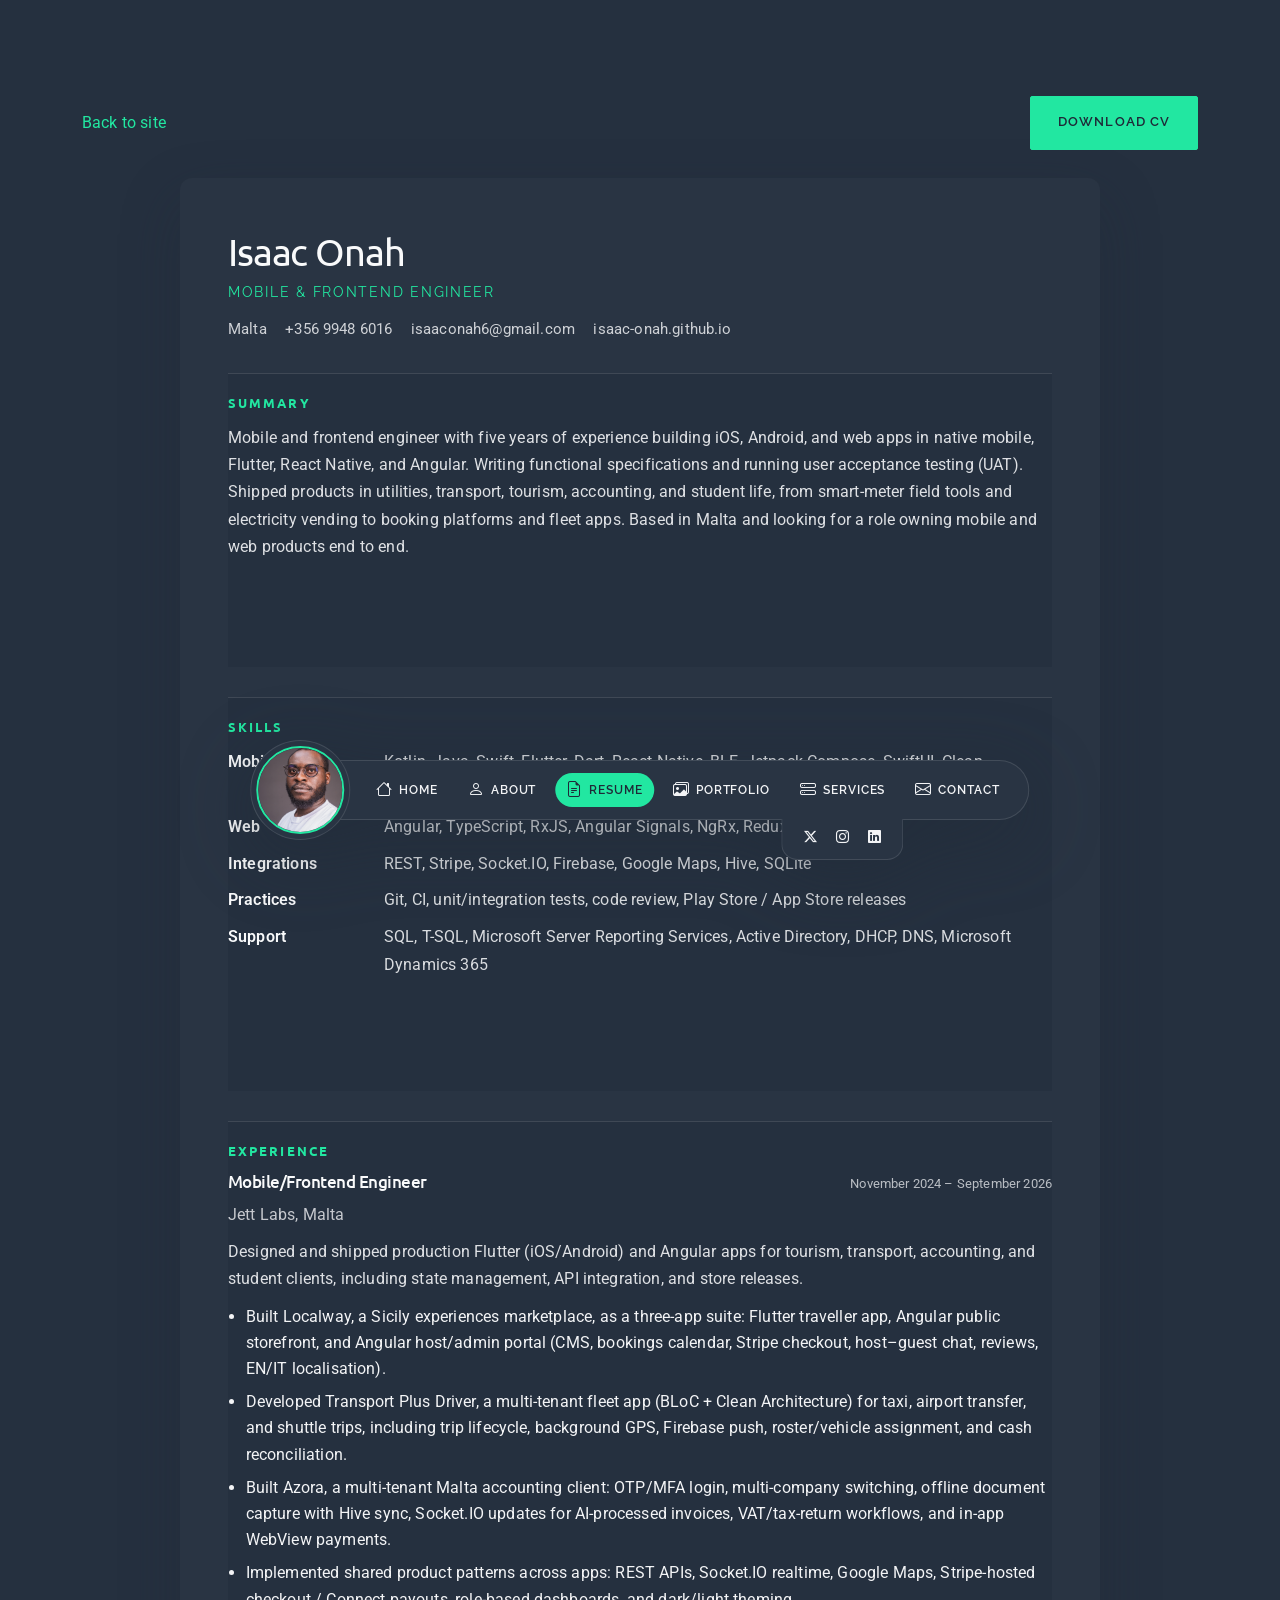
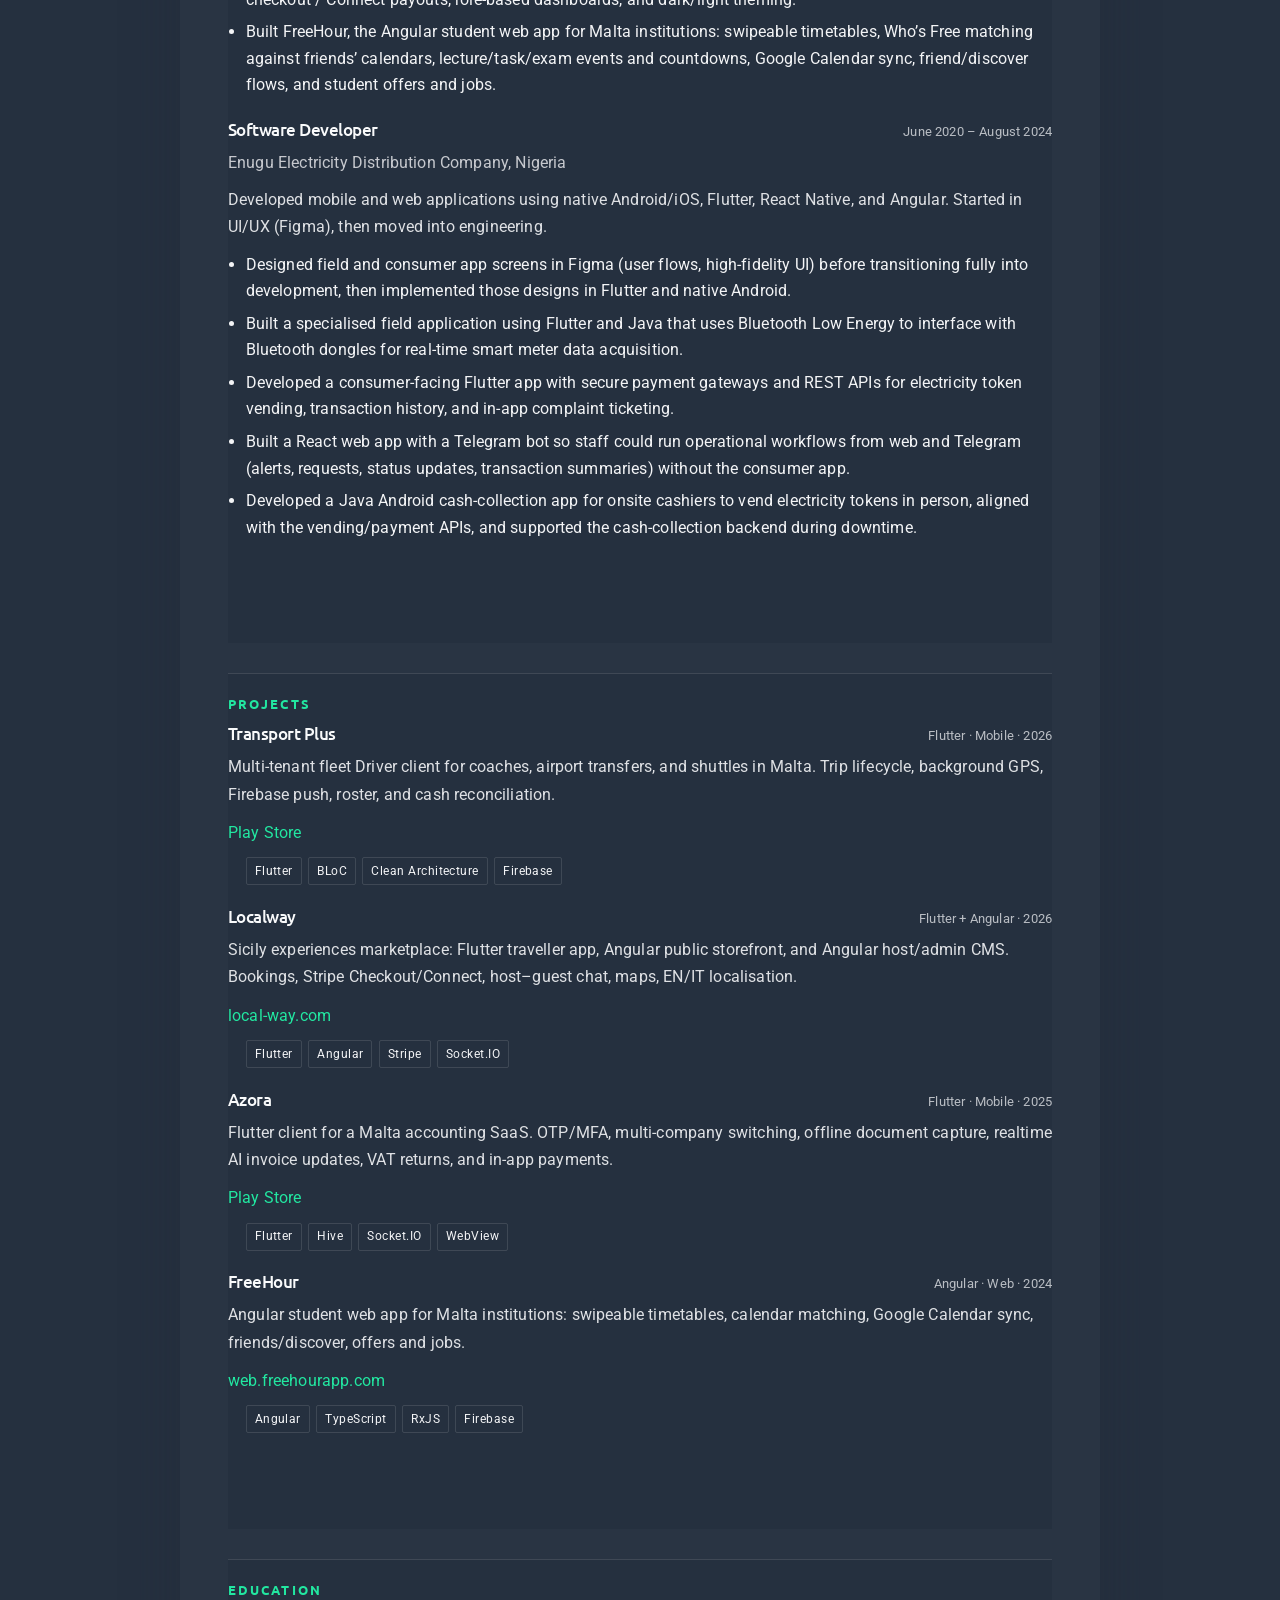
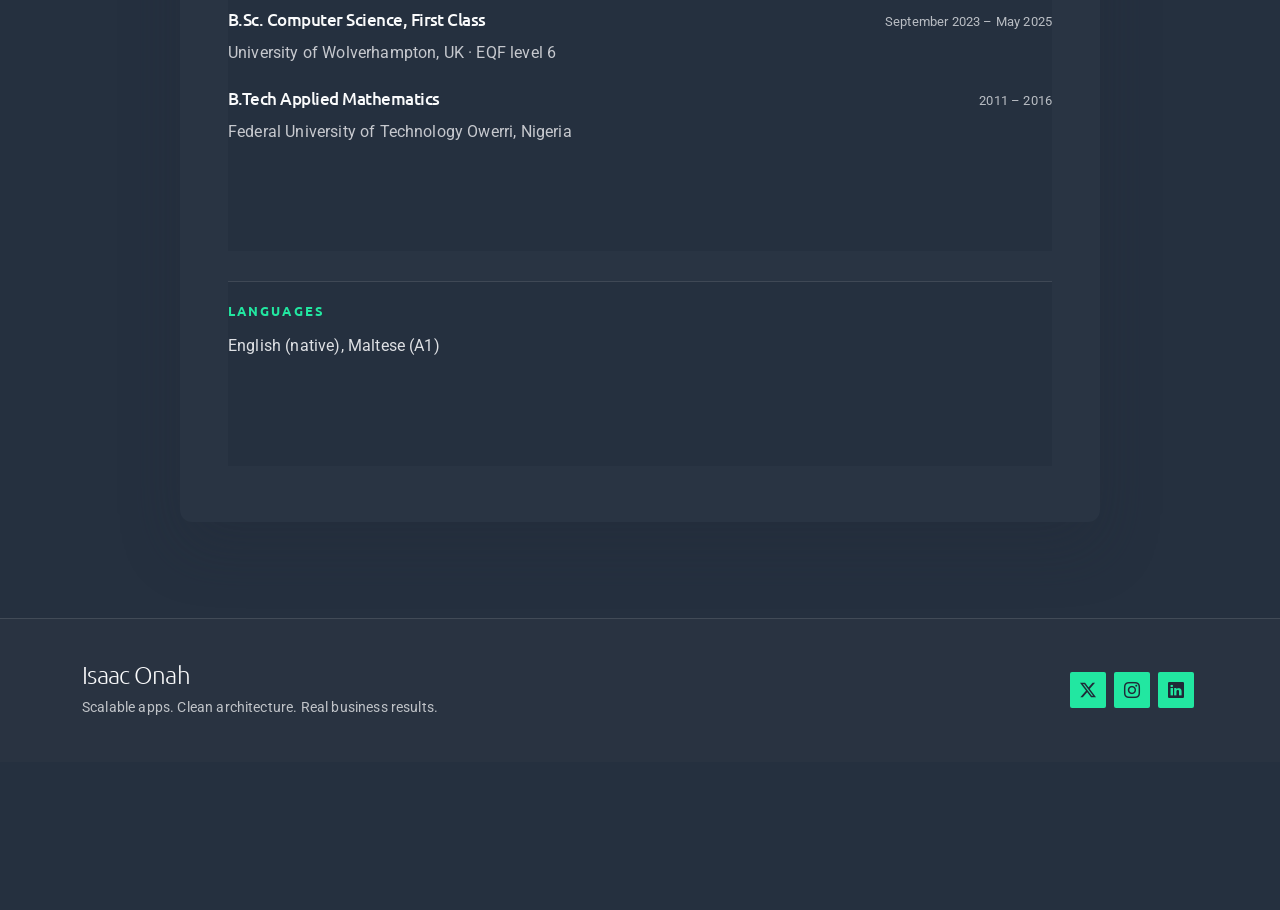
==== commit 3381209b: "page counter" ====
--- a/cv.html
+++ b/cv.html
@@ -20,6 +20,8 @@
   <link href="assets/vendor/bootstrap-icons/bootstrap-icons.css" rel="stylesheet">
   <link href="assets/vendor/aos/aos.css" rel="stylesheet">
   <link href="assets/css/main.css" rel="stylesheet">
+
+  <script data-goatcounter="https://isaaconah.goatcounter.com/count" async src="//gc.zgo.at/count.js"></script>
 </head>
 
 <body class="cv-page">
@@ -76,16 +78,16 @@
 
           <section class="cv-section">
             <h2>Summary</h2>
-            <p>Mobile and frontend engineer with five years of experience building iOS, Android, and web apps in Flutter, native Android/iOS, Angular, and React. Writing functional specifications and running user acceptance testing (UAT). Shipped products in utilities, transport, tourism, accounting, and student life, from smart-meter field tools and electricity vending to booking platforms and fleet apps. Based in Malta and looking for a role owning mobile and web products end to end.</p>
+            <p>Mobile and frontend engineer with five years of experience building iOS, Android, and web apps in native mobile, Flutter, React Native, and Angular. Writing functional specifications and running user acceptance testing (UAT). Shipped products in utilities, transport, tourism, accounting, and student life, from smart-meter field tools and electricity vending to booking platforms and fleet apps. Based in Malta and looking for a role owning mobile and web products end to end.</p>
           </section>
 
           <section class="cv-section">
             <h2>Skills</h2>
             <dl class="cv-skill-grid">
               <dt>Mobile</dt>
-              <dd>Flutter, Dart, React Native, Kotlin, Java, Swift, BLE, Jetpack Compose, SwiftUI, Clean Architecture, BLoC, GetX, Provider, RxDart</dd>
+              <dd>Kotlin, Java, Swift, Flutter, Dart, React Native, BLE, Jetpack Compose, SwiftUI, Clean Architecture, BLoC, GetX, Provider, RxDart</dd>
               <dt>Web</dt>
-              <dd>Angular, React, TypeScript, RxJS, Angular Signals, NgRx, Redux, Tailwind</dd>
+              <dd>Angular, TypeScript, RxJS, Angular Signals, NgRx, Redux, Tailwind</dd>
               <dt>Integrations</dt>
               <dd>REST, Stripe, Socket.IO, Firebase, Google Maps, Hive, SQLite</dd>
               <dt>Practices</dt>
@@ -120,7 +122,7 @@
                 <span class="cv-when">June 2020 – August 2024</span>
               </div>
               <span class="cv-org">Enugu Electricity Distribution Company, Nigeria</span>
-              <p>Developed mobile and web applications using native Android/iOS, Flutter, React, and Angular. Started in UI/UX (Figma), then moved into engineering.</p>
+              <p>Developed mobile and web applications using native Android/iOS, Flutter, React Native, and Angular. Started in UI/UX (Figma), then moved into engineering.</p>
               <ul>
                 <li>Designed field and consumer app screens in Figma (user flows, high-fidelity UI) before transitioning fully into development, then implemented those designs in Flutter and native Android.</li>
                 <li>Built a specialised field application using Flutter and Java that uses Bluetooth Low Energy to interface with Bluetooth dongles for real-time smart meter data acquisition.</li>
